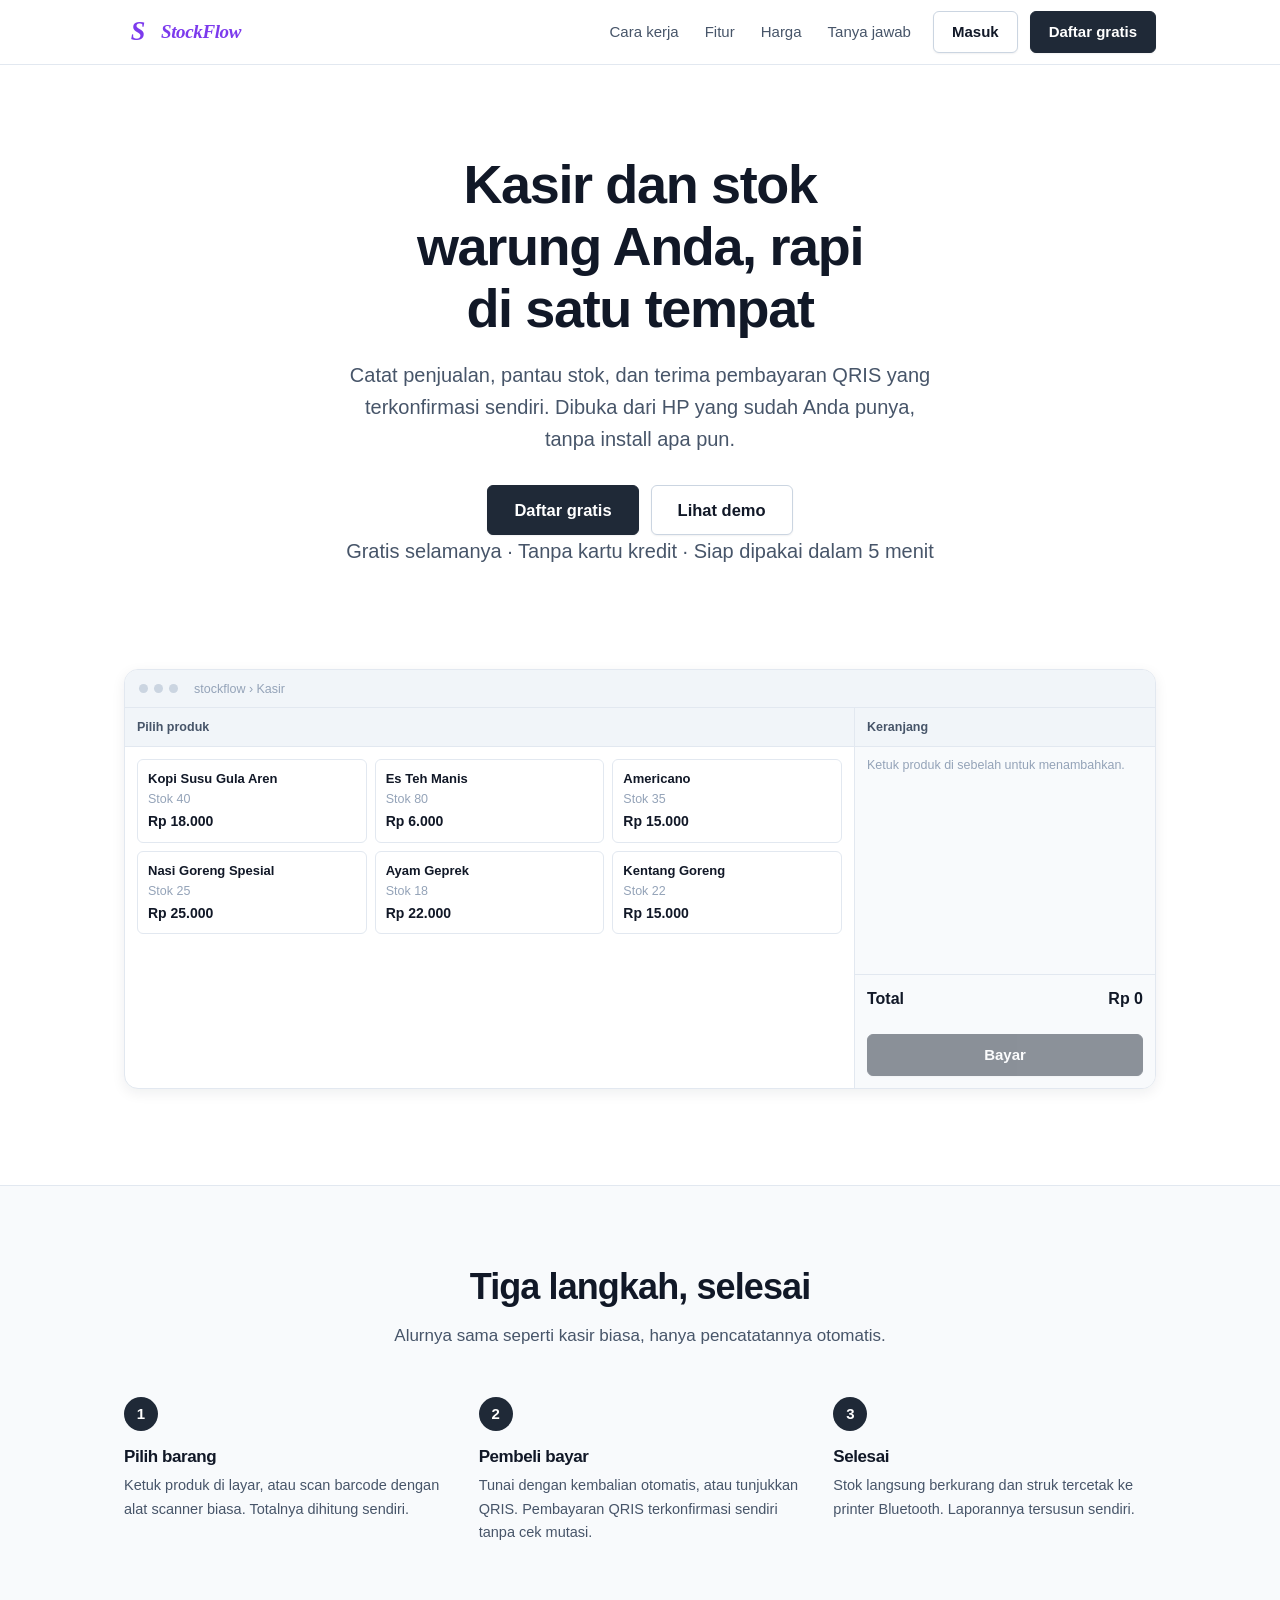
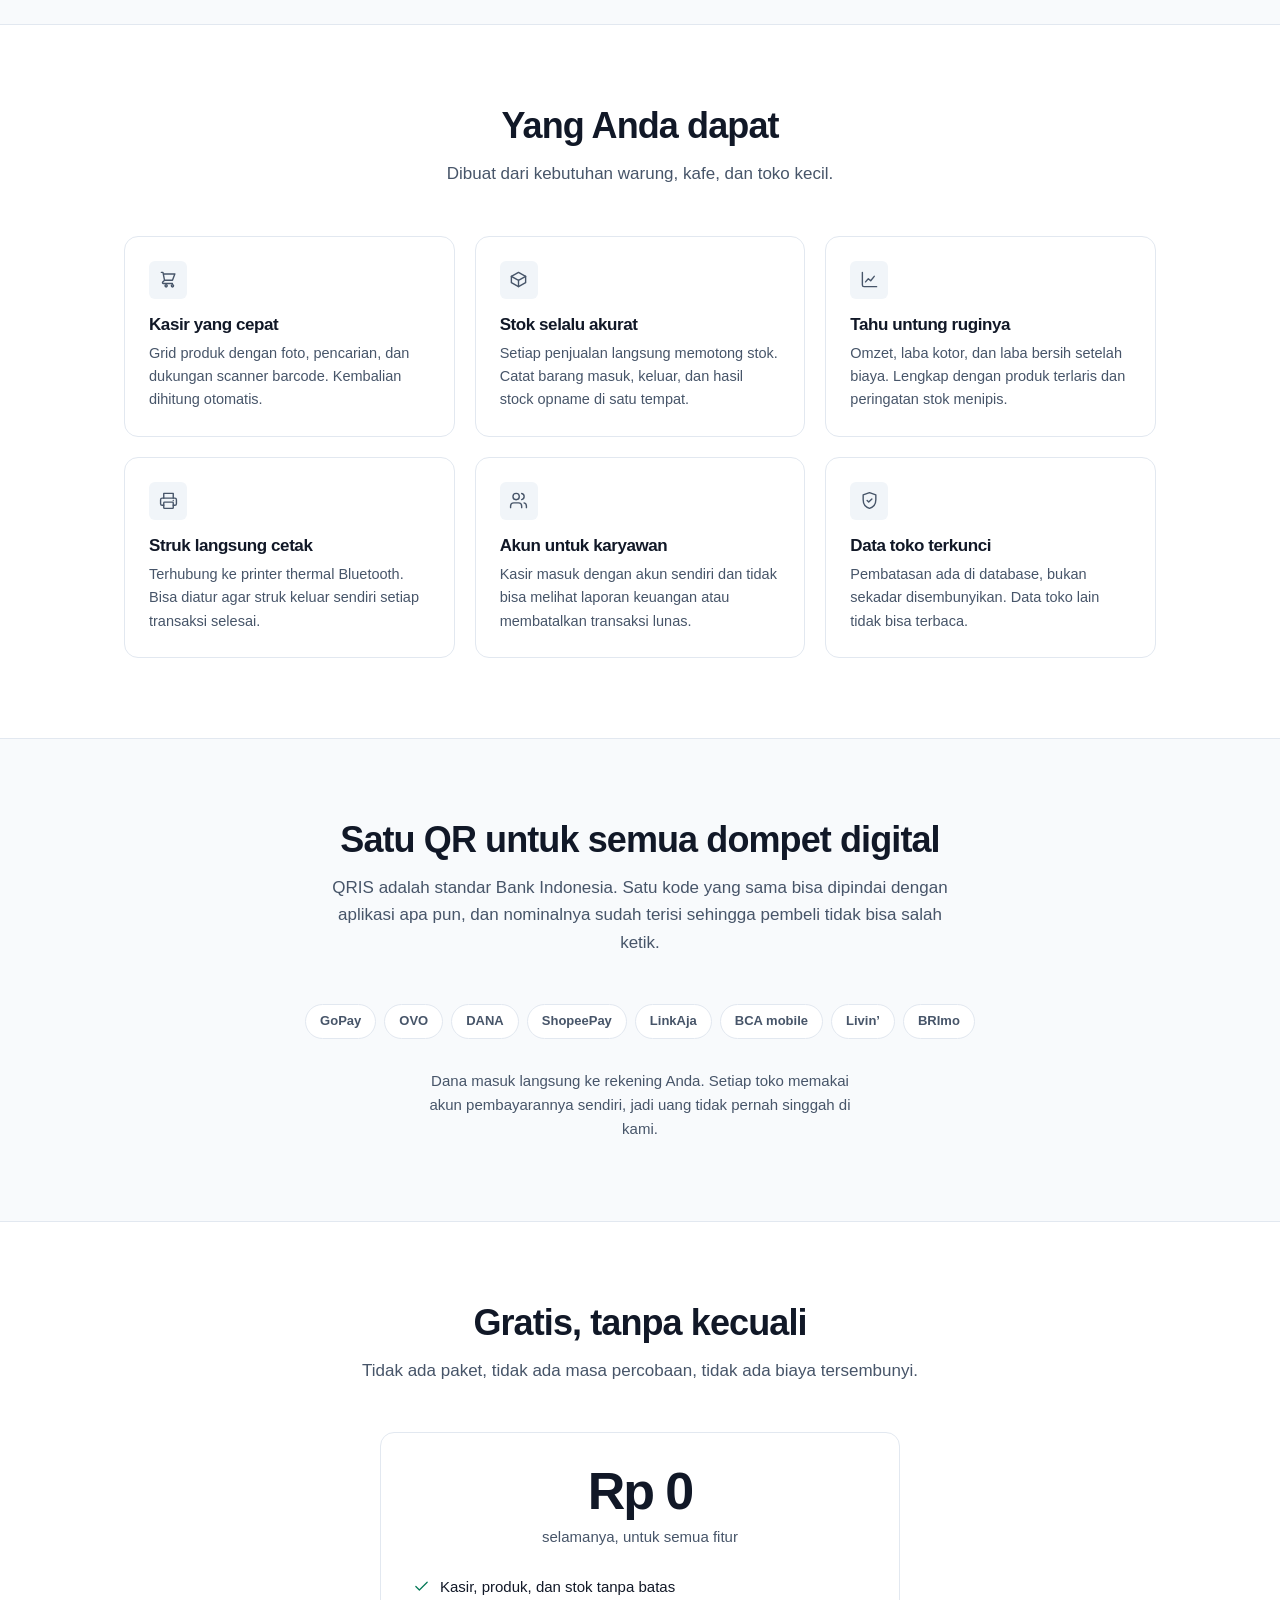
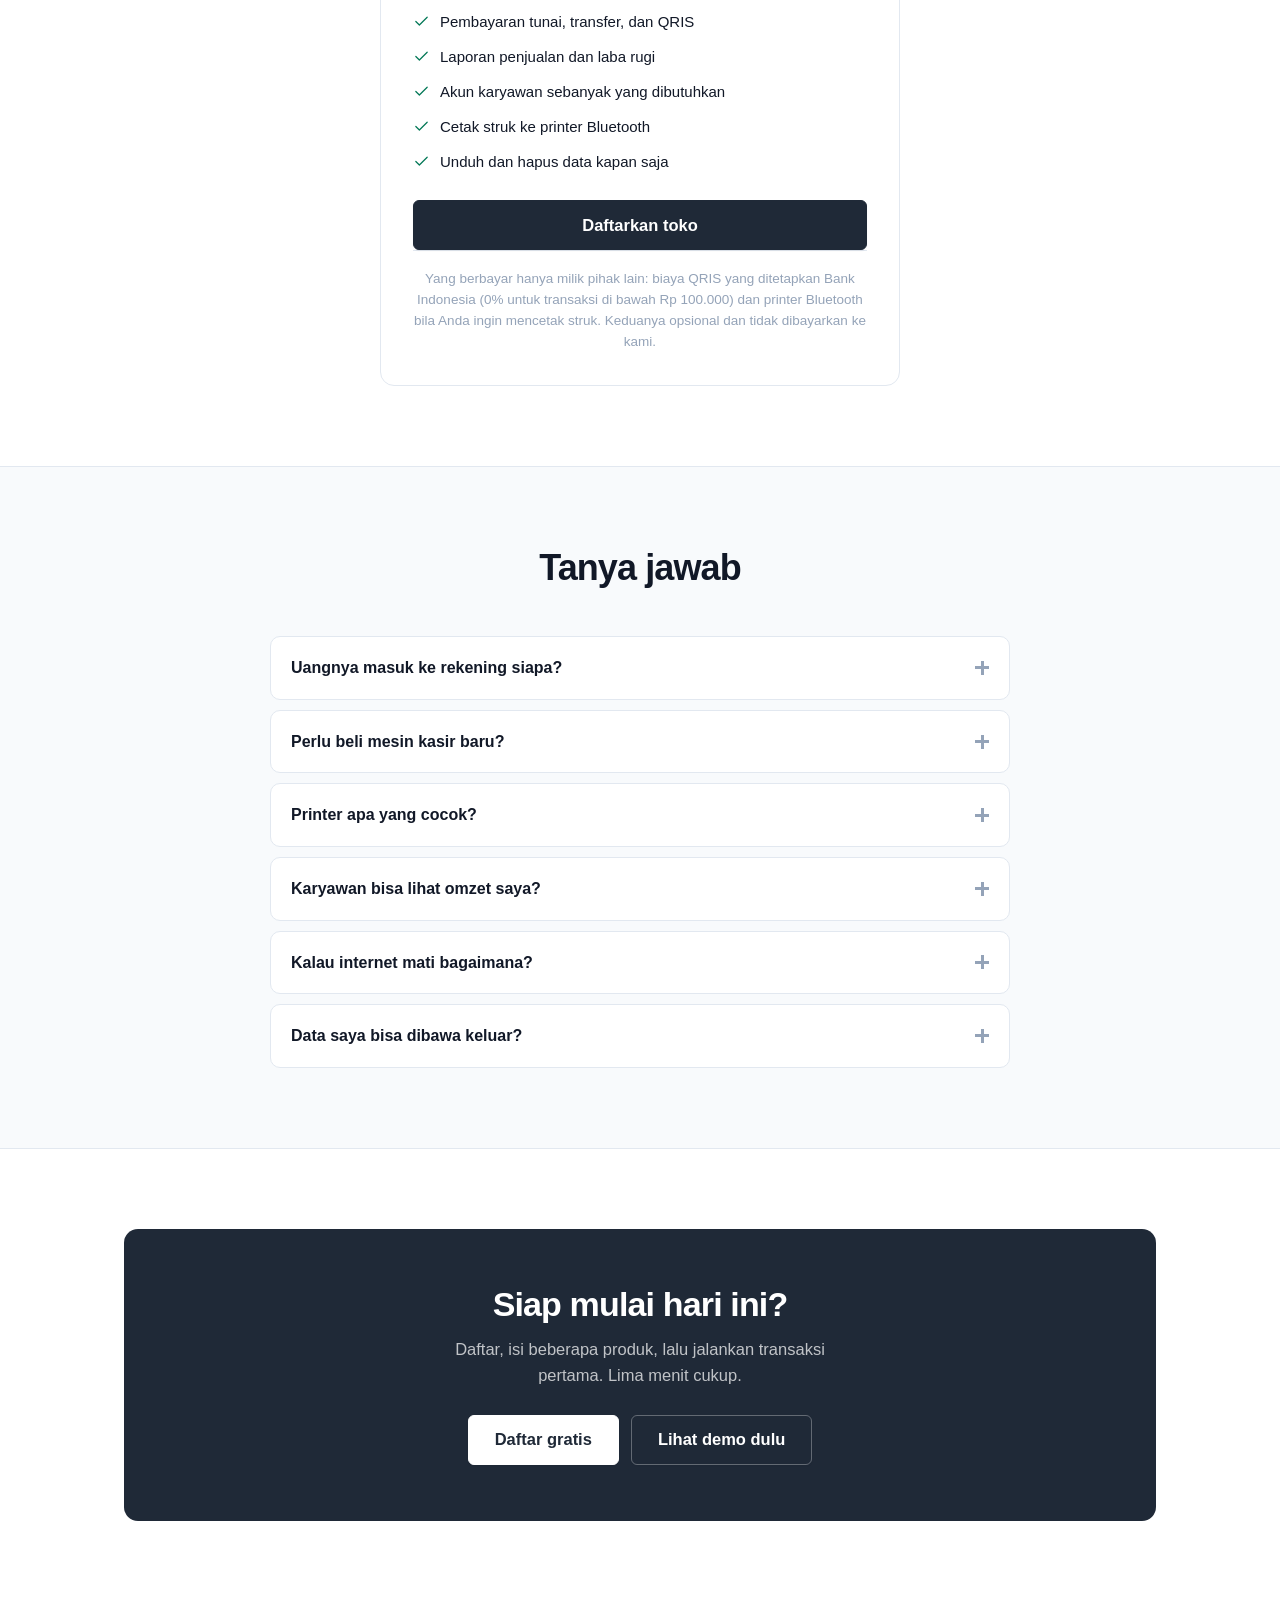
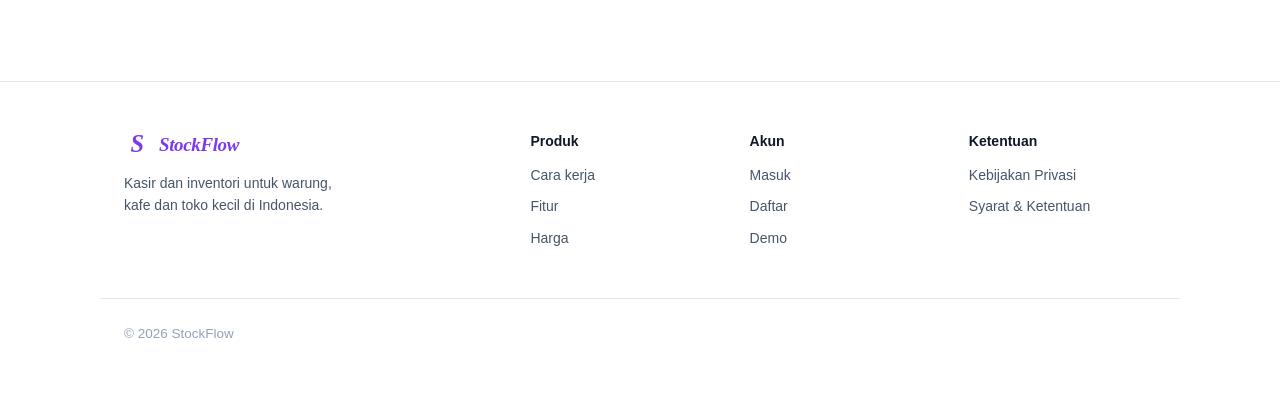
==== index.html @ 1871f7e1 "Add files via upload" ====
<!DOCTYPE html>
<html lang="id">
<head>
<meta charset="UTF-8">
<meta name="viewport" content="width=device-width,initial-scale=1,viewport-fit=cover">
<meta name="theme-color" content="#1F2937">
<title>StockFlow: Kasir &amp; Stok untuk Warung Indonesia</title>
<meta name="description" content="Aplikasi kasir dan inventori gratis untuk warung, kafe dan toko kecil. Terima QRIS yang terkonfirmasi otomatis, cetak struk ke printer Bluetooth, stok terpotong sendiri. Dibuka dari HP, tanpa install.">
<meta property="og:title" content="StockFlow: Kasir &amp; Stok untuk Warung Indonesia">
<meta property="og:description" content="Catat penjualan, pantau stok, terima QRIS. Gratis, dibuka dari HP.">
<meta property="og:type" content="website">
<link rel="stylesheet" href="css/landing.css?v=20261105g">
</head>
<body>

<a class="skip" href="#utama">Lompat ke isi</a>

<!-- ============ NAVIGASI ============ -->
<nav class="nav">
  <div class="nav-in">
    <a href="index.html" class="brand"><span id="navLogo"></span><span>StockFlow</span></a>
    <div class="spacer"></div>
    <div class="nav-links">
      <a href="#cara">Cara kerja</a>
      <a href="#fitur">Fitur</a>
      <a href="#harga">Harga</a>
      <a href="#tanya">Tanya jawab</a>
    </div>
    <a href="masuk.html" class="btn">Masuk</a>
    <a href="masuk.html?daftar=1" class="btn btn-primary">Daftar gratis</a>
  </div>
</nav>

<main id="utama">

<!-- ============ HERO ============ -->
<header class="wrap hero">
  <h1>Kasir dan stok warung Anda, rapi di satu tempat</h1>
  <p>
    Catat penjualan, pantau stok, dan terima pembayaran QRIS yang terkonfirmasi
    sendiri. Dibuka dari HP yang sudah Anda punya, tanpa install apa pun.
  </p>
  <div class="hero-acts">
    <a href="masuk.html?daftar=1" class="btn btn-primary btn-lg btn-block-m">Daftar gratis</a>
    <a href="masuk.html?demo=1&amp;autologin=1" class="btn btn-lg btn-block-m">Lihat demo</a>
  </div>
  <p class="hero-note">Gratis selamanya &middot; Tanpa kartu kredit &middot; Siap dipakai dalam 5 menit</p>
</header>

<!-- ============ PRATINJAU ============ -->
<div class="wrap">
  <div class="shot rise">
    <div class="shot-bar">
      <span class="shot-dot"></span><span class="shot-dot"></span><span class="shot-dot"></span>
      <span class="shot-url">stockflow &rsaquo; Kasir</span>
    </div>
    <div class="demo-shell">
      <div class="demo-left">
        <div data-ui>
          <div class="u-head">Pilih produk</div>
          <div class="u-pgrid" id="dGrid"></div>
        </div>
      </div>
      <div class="demo-right">
        <div data-ui style="flex:1;display:flex;flex-direction:column">
          <div class="u-head">Keranjang</div>
          <div id="dCart" style="flex:1"></div>
          <div class="u-total"><span>Total</span><span class="u-num" id="dTotal">Rp 0</span></div>
        </div>
        <div class="demo-foot">
          <button class="btn btn-primary" style="width:100%" id="dPay">Bayar</button>
        </div>
      </div>
    </div>
  </div>
</div>

<!-- ============ CARA KERJA ============ -->
<section class="sec tint" id="cara">
  <div class="wrap">
    <div class="sec-head">
      <h2>Tiga langkah, selesai</h2>
      <p>Alurnya sama seperti kasir biasa, hanya pencatatannya otomatis.</p>
    </div>
    <div class="steps">
      <div class="step rise">
        <h3>Pilih barang</h3>
        <p>Ketuk produk di layar, atau scan barcode dengan alat scanner biasa.
           Totalnya dihitung sendiri.</p>
      </div>
      <div class="step rise">
        <h3>Pembeli bayar</h3>
        <p>Tunai dengan kembalian otomatis, atau tunjukkan QRIS.
           Pembayaran QRIS terkonfirmasi sendiri tanpa cek mutasi.</p>
      </div>
      <div class="step rise">
        <h3>Selesai</h3>
        <p>Stok langsung berkurang dan struk tercetak ke printer Bluetooth.
           Laporannya tersusun sendiri.</p>
      </div>
    </div>
  </div>
</section>

<!-- ============ FITUR ============ -->
<section class="sec" id="fitur">
  <div class="wrap">
    <div class="sec-head">
      <h2>Yang Anda dapat</h2>
      <p>Dibuat dari kebutuhan warung, kafe, dan toko kecil.</p>
    </div>
    <div class="grid3" id="feats"></div>
  </div>
</section>

<!-- ============ QRIS ============ -->
<section class="sec tint">
  <div class="wrap">
    <div class="sec-head">
      <h2>Satu QR untuk semua dompet digital</h2>
      <p>
        QRIS adalah standar Bank Indonesia. Satu kode yang sama bisa dipindai dengan
        aplikasi apa pun, dan nominalnya sudah terisi sehingga pembeli tidak bisa salah ketik.
      </p>
    </div>
    <div class="wallets">
      <span class="wallet">GoPay</span><span class="wallet">OVO</span>
      <span class="wallet">DANA</span><span class="wallet">ShopeePay</span>
      <span class="wallet">LinkAja</span><span class="wallet">BCA mobile</span>
      <span class="wallet">Livin&rsquo;</span><span class="wallet">BRImo</span>
    </div>
    <p style="text-align:center;margin-top:30px;font-size:15px;color:var(--text-mid);max-width:52ch;margin-inline:auto">
      Dana masuk langsung ke rekening Anda. Setiap toko memakai akun pembayarannya
      sendiri, jadi uang tidak pernah singgah di kami.
    </p>
  </div>
</section>

<!-- ============ HARGA ============ -->
<section class="sec" id="harga">
  <div class="wrap">
    <div class="sec-head">
      <h2>Gratis, tanpa kecuali</h2>
      <p>Tidak ada paket, tidak ada masa percobaan, tidak ada biaya tersembunyi.</p>
    </div>

    <div class="price rise">
      <div class="price-big">Rp 0</div>
      <div class="price-sub">selamanya, untuk semua fitur</div>

      <div class="price-list" id="priceList"></div>

      <a href="masuk.html?daftar=1" class="btn btn-primary btn-lg" style="width:100%">
        Daftarkan toko
      </a>

      <p class="price-fine">
        Yang berbayar hanya milik pihak lain: biaya QRIS yang ditetapkan Bank Indonesia
        (0% untuk transaksi di bawah Rp 100.000) dan printer Bluetooth bila Anda
        ingin mencetak struk. Keduanya opsional dan tidak dibayarkan ke kami.
      </p>
    </div>
  </div>
</section>

<!-- ============ TANYA JAWAB ============ -->
<section class="sec tint" id="tanya">
  <div class="wrap">
    <div class="sec-head"><h2>Tanya jawab</h2></div>

    <div class="faq">
      <details name="faq">
        <summary><span class="q">Uangnya masuk ke rekening siapa?</span><span class="pm"></span></summary>
        <div class="a">Ke rekening Anda sendiri. Setiap toko memasang akun pembayarannya
          masing-masing, jadi dana tidak pernah singgah di kami.</div>
      </details>

      <details name="faq">
        <summary><span class="q">Perlu beli mesin kasir baru?</span><span class="pm"></span></summary>
        <div class="a">Tidak. StockFlow berjalan di browser, jadi HP yang sekarang Anda pakai
          sudah cukup. Tidak ada aplikasi yang perlu dipasang.</div>
      </details>

      <details name="faq">
        <summary><span class="q">Printer apa yang cocok?</span><span class="pm"></span></summary>
        <div class="a">Printer thermal 58mm dengan Bluetooth 4.0 (BLE) dan perintah ESC/POS.
          Cek kemasannya: kalau tertulis Bluetooth 2.0/4.0, hampir pasti bisa.
          Fitur ini belum tersedia di iPhone.</div>
      </details>

      <details name="faq">
        <summary><span class="q">Karyawan bisa lihat omzet saya?</span><span class="pm"></span></summary>
        <div class="a">Tidak. Akun staff hanya bisa membuka kasir, produk, dan stok.
          Laporan keuangan terkunci untuk owner, dan penguncian itu ada di database,
          bukan sekadar disembunyikan di tampilan.</div>
      </details>

      <details name="faq">
        <summary><span class="q">Kalau internet mati bagaimana?</span><span class="pm"></span></summary>
        <div class="a">Transaksi butuh internet karena datanya tersimpan di server supaya aman
          dan bisa dibuka dari perangkat lain. Siapkan tethering HP sebagai cadangan.</div>
      </details>

      <details name="faq">
        <summary><span class="q">Data saya bisa dibawa keluar?</span><span class="pm"></span></summary>
        <div class="a">Bisa, kapan saja. Unduh seluruh data dalam satu berkas, atau transaksi
          saja sebagai CSV. Kalau ingin berhenti, akun beserta isinya bisa dihapus
          permanen sendiri.</div>
      </details>
    </div>
  </div>
</section>

<!-- ============ PENUTUP ============ -->
<section class="sec">
  <div class="wrap">
    <div class="cta rise">
      <h2>Siap mulai hari ini?</h2>
      <p>Daftar, isi beberapa produk, lalu jalankan transaksi pertama. Lima menit cukup.</p>
      <div class="hero-acts">
        <a href="masuk.html?daftar=1" class="btn btn-lg btn-block-m">Daftar gratis</a>
        <a href="masuk.html?demo=1&amp;autologin=1" class="btn btn-lg ghost btn-block-m">Lihat demo dulu</a>
      </div>
    </div>
  </div>
</section>

</main>

<!-- ============ KAKI ============ -->
<footer class="foot">
  <div class="foot-in">
    <div class="foot-about">
      <a href="index.html" class="brand"><span id="footLogo"></span><span>StockFlow</span></a>
      <p>Kasir dan inventori untuk warung, kafe dan toko kecil di Indonesia.</p>
    </div>
    <div class="foot-col">
      <b>Produk</b>
      <a href="#cara">Cara kerja</a>
      <a href="#fitur">Fitur</a>
      <a href="#harga">Harga</a>
    </div>
    <div class="foot-col">
      <b>Akun</b>
      <a href="masuk.html">Masuk</a>
      <a href="masuk.html?daftar=1">Daftar</a>
      <a href="masuk.html?demo=1&amp;autologin=1">Demo</a>
    </div>
    <div class="foot-col">
      <b>Ketentuan</b>
      <a href="privasi.html">Kebijakan Privasi</a>
      <a href="ketentuan.html">Syarat &amp; Ketentuan</a>
    </div>
  </div>
  <div class="foot-last">&copy; <span id="yr"></span> StockFlow</div>
</footer>

<script src="js/icons.js?v=20261105g"></script>
<script>
document.getElementById('navLogo').innerHTML  = Icons.logo(28);
document.getElementById('footLogo').innerHTML = Icons.logo(26);
document.getElementById('yr').textContent = new Date().getFullYear();

var rp = function (n) { return 'Rp ' + Math.round(n).toLocaleString('id-ID'); };

/* ---------- Kartu fitur ---------- */
document.getElementById('feats').innerHTML = [
  ['pos', 'Kasir yang cepat',
   'Grid produk dengan foto, pencarian, dan dukungan scanner barcode. Kembalian dihitung otomatis.'],
  ['box', 'Stok selalu akurat',
   'Setiap penjualan langsung memotong stok. Catat barang masuk, keluar, dan hasil stock opname di satu tempat.'],
  ['chart', 'Tahu untung ruginya',
   'Omzet, laba kotor, dan laba bersih setelah biaya. Lengkap dengan produk terlaris dan peringatan stok menipis.'],
  ['printer', 'Struk langsung cetak',
   'Terhubung ke printer thermal Bluetooth. Bisa diatur agar struk keluar sendiri setiap transaksi selesai.'],
  ['users', 'Akun untuk karyawan',
   'Kasir masuk dengan akun sendiri dan tidak bisa melihat laporan keuangan atau membatalkan transaksi lunas.'],
  ['shield', 'Data toko terkunci',
   'Pembatasan ada di database, bukan sekadar disembunyikan. Data toko lain tidak bisa terbaca.'],
].map(function (f) {
  return '<div class="card rise"><div class="card-ico">' + Icons.svg(f[0], 19) + '</div>' +
    '<h3>' + f[1] + '</h3><p>' + f[2] + '</p></div>';
}).join('');

/* ---------- Daftar yang termasuk ---------- */
document.getElementById('priceList').innerHTML = [
  'Kasir, produk, dan stok tanpa batas',
  'Pembayaran tunai, transfer, dan QRIS',
  'Laporan penjualan dan laba rugi',
  'Akun karyawan sebanyak yang dibutuhkan',
  'Cetak struk ke printer Bluetooth',
  'Unduh dan hapus data kapan saja',
].map(function (t) {
  return '<div class="price-row">' + Icons.svg('check', 17) + '<span>' + t + '</span></div>';
}).join('');

/* ============================================================
   Pratinjau kasir yang benar-benar bisa diketuk
   ============================================================ */
(function demo() {
  var MENU = [
    { n: 'Kopi Susu Gula Aren', p: 18000, s: 40 },
    { n: 'Es Teh Manis',        p: 6000,  s: 80 },
    { n: 'Americano',           p: 15000, s: 35 },
    { n: 'Nasi Goreng Spesial', p: 25000, s: 25 },
    { n: 'Ayam Geprek',         p: 22000, s: 18 },
    { n: 'Kentang Goreng',      p: 15000, s: 22 },
  ];
  var cart = {};

  var elGrid  = document.getElementById('dGrid');
  var elCart  = document.getElementById('dCart');
  var elTotal = document.getElementById('dTotal');
  var elPay   = document.getElementById('dPay');

  elGrid.innerHTML = MENU.map(function (m, i) {
    return '<button class="u-pcard" type="button" data-i="' + i + '" ' +
      'style="text-align:left;cursor:pointer" aria-label="Tambah ' + m.n + '">' +
      '<div class="u-name">' + m.n + '</div>' +
      '<div class="u-sub">Stok ' + m.s + '</div>' +
      '<div class="u-num">' + rp(m.p) + '</div></button>';
  }).join('');

  function render() {
    var keys = Object.keys(cart);
    var total = keys.reduce(function (s, i) { return s + MENU[i].p * cart[i]; }, 0);

    elCart.innerHTML = keys.length
      ? keys.map(function (i) {
          return '<div class="u-row"><span class="u-grow u-name">' + MENU[i].n + '</span>' +
            '<span class="u-sub">&times;' + cart[i] + '</span>' +
            '<span class="u-num">' + rp(MENU[i].p * cart[i]) + '</span></div>';
        }).join('')
      : '<div class="u-row"><span class="u-grow u-sub">Ketuk produk di sebelah untuk menambahkan.</span></div>';

    elTotal.textContent = rp(total);
    elPay.disabled = !keys.length;
    elPay.style.opacity = keys.length ? '1' : '.5';
  }

  elGrid.addEventListener('click', function (e) {
    var b = e.target.closest('[data-i]');
    if (!b) return;
    cart[b.dataset.i] = (cart[b.dataset.i] || 0) + 1;
    render();
  });

  elPay.addEventListener('click', function () {
    cart = {};
    render();
    elPay.textContent = 'Lunas, stok terpotong';
    setTimeout(function () { elPay.textContent = 'Bayar'; }, 1800);
  });

  render();
})();

/* ---------- Gerak halus ---------- */
(function motion() {
  var items = [].slice.call(document.querySelectorAll('.rise'));
  if (window.matchMedia('(prefers-reduced-motion: reduce)').matches ||
      !('IntersectionObserver' in window)) {
    items.forEach(function (el) { el.classList.add('in'); });
    return;
  }
  var io = new IntersectionObserver(function (es) {
    es.forEach(function (en) {
      if (!en.isIntersecting) return;
      var sibs = [].slice.call(en.target.parentElement.querySelectorAll(':scope > .rise'));
      en.target.style.transitionDelay = Math.min(sibs.indexOf(en.target), 5) * 70 + 'ms';
      en.target.classList.add('in');
      io.unobserve(en.target);
    });
  }, { rootMargin: '0px 0px -8% 0px', threshold: 0.06 });
  items.forEach(function (el) { io.observe(el); });
})();
</script>
</body>
</html>
---- css/landing.css ----
/* ============================================================
   STOCKFLOW — Halaman publik (depan, privasi, ketentuan)
   Netral: satu skala abu, satu aksen biru, font sistem.
   Dibaca dari atas ke bawah, satu hal per bagian.
   ============================================================ */

:root {
  --ink:        #1F2937;
  --ink-hover:  #111827;

  /* Warna merek, hanya untuk logo dan nama StockFlow */
  --brand:        #7C3AED;

  --accent:       #2563EB;
  --accent-hover: #1D4ED8;
  --accent-soft:  #EFF6FF;
  --accent-ring:  rgba(37, 99, 235, .20);

  --ok:        #047857;
  --ok-soft:   #ECFDF5;
  --warn:      #B45309;
  --warn-soft: #FFFBEB;

  --bg:         #FFFFFF;
  --surface:    #F8FAFC;
  --surface-2:  #F1F5F9;
  --border:     #E2E8F0;
  --border-mid: #CBD5E1;

  --text:     #111827;
  --text-mid: #475569;
  --text-dim: #94A3B8;

  --r-sm: 6px;
  --r:    10px;
  --r-lg: 14px;

  --sh-sm: 0 1px 2px rgba(15,23,42,.06);
  --sh:    0 4px 14px rgba(15,23,42,.07);

  --wrap: 1080px;
  --pad:  24px;

  --ff: -apple-system, BlinkMacSystemFont, 'Segoe UI', Roboto,
        'Helvetica Neue', Arial, sans-serif;
}

*, *::before, *::after { margin: 0; padding: 0; box-sizing: border-box; }

/* Nav menempel di atas, jadi lompatan anchor diberi jarak
   supaya judul bagian tidak tertutup. */
html { scroll-behavior: smooth; scroll-padding-top: 84px; }
@media (prefers-reduced-motion: reduce) { html { scroll-behavior: auto; } }

body {
  font-family: var(--ff);
  background: var(--bg);
  color: var(--text);
  font-size: 16px;
  line-height: 1.6;
  -webkit-font-smoothing: antialiased;
  -moz-osx-font-smoothing: grayscale;
}

img, svg { display: block; max-width: 100%; }
button { font: inherit; color: inherit; border: none; background: none; cursor: pointer; }
a { color: var(--accent); }

h1, h2, h3 { letter-spacing: -0.025em; line-height: 1.15; font-weight: 700; }

:focus-visible { outline: 2px solid var(--accent); outline-offset: 3px; }

.skip {
  position: absolute; left: -9999px; top: 0; z-index: 99;
  background: var(--ink); color: #fff; padding: 12px 18px;
}
.skip:focus { left: 0; }

.wrap { max-width: var(--wrap); margin: 0 auto; padding-inline: var(--pad); }

/* ============================================================
   NAVIGASI
   ============================================================ */
.nav {
  position: sticky; top: 0; z-index: 50;
  background: rgba(255,255,255,.92);
  backdrop-filter: saturate(180%) blur(8px);
  border-bottom: 1px solid var(--border);
}
.nav-in {
  max-width: var(--wrap); margin: 0 auto; padding-inline: var(--pad);
  height: 64px; display: flex; align-items: center; gap: 12px;
}
.brand {
  display: flex; align-items: center; gap: 9px;
  text-decoration: none; color: var(--ink);
}
.brand span {
  font-size: 19px; font-weight: 700; letter-spacing: -0.02em;
  color: var(--brand); font-style: italic;
  font-family: Georgia, 'Times New Roman', serif;
}
.nav .spacer { flex: 1; }
.nav-links { display: flex; align-items: center; gap: 26px; margin-right: 10px; }
.nav-links a { color: var(--text-mid); font-size: 15px; text-decoration: none; }
.nav-links a:hover { color: var(--text); }
@media (max-width: 760px) { .nav-links { display: none; } }

/* ============================================================
   TOMBOL
   ============================================================ */
.btn {
  display: inline-flex; align-items: center; justify-content: center; gap: 8px;
  min-height: 42px; padding: 0 18px;
  border-radius: var(--r-sm);
  background: var(--bg); color: var(--text);
  border: 1px solid var(--border-mid);
  font-size: 15px; font-weight: 550;
  text-decoration: none; white-space: nowrap;
  box-shadow: var(--sh-sm);
  transition: background .13s, border-color .13s;
}
.btn:hover { background: var(--surface-2); }
.btn-primary { background: var(--ink); border-color: var(--ink); color: #fff; }
.btn-primary:hover { background: var(--ink-hover); border-color: var(--ink-hover); }
.btn-lg { min-height: 50px; padding: 0 26px; font-size: 16.5px; }
@media (max-width: 560px) { .btn-block-m { width: 100%; } }

/* ============================================================
   HERO — satu judul, satu kalimat, satu tombol
   ============================================================ */
.hero { padding: 88px 0 72px; text-align: center; }
.hero h1 {
  font-size: clamp(32px, 5vw, 54px);
  max-width: 17ch; margin: 0 auto 20px;
  text-wrap: balance;
}
.hero p {
  font-size: clamp(17px, 2vw, 20px);
  color: var(--text-mid);
  max-width: 54ch; margin: 0 auto 30px;
}
.hero-acts { display: flex; gap: 12px; justify-content: center; flex-wrap: wrap; }
.hero-note { margin-top: 16px; font-size: 14px; color: var(--text-dim); }
@media (max-width: 560px) {
  .hero { padding: 54px 0 48px; }
  .hero-acts { flex-direction: column; }
}

/* ============================================================
   PRATINJAU PRODUK
   ============================================================ */
.shot {
  border: 1px solid var(--border);
  border-radius: var(--r-lg);
  overflow: hidden;
  box-shadow: var(--sh);
  background: var(--bg);
  margin-bottom: 96px;
}
.shot-bar {
  height: 38px; background: var(--surface-2);
  border-bottom: 1px solid var(--border);
  display: flex; align-items: center; gap: 6px; padding-inline: 14px;
}
.shot-dot { width: 9px; height: 9px; border-radius: 50%; background: var(--border-mid); }
.shot-url {
  margin-left: 10px; font-size: 12.5px; color: var(--text-dim);
}

/* ============================================================
   BAGIAN
   ============================================================ */
.sec { padding: 80px 0; }
.sec.tint { background: var(--surface); border-block: 1px solid var(--border); }
.sec-head { max-width: 620px; margin: 0 auto 48px; text-align: center; }
.sec-head h2 { font-size: clamp(26px, 3.2vw, 36px); margin-bottom: 14px; }
.sec-head p { font-size: 17px; color: var(--text-mid); }
@media (max-width: 560px) { .sec { padding: 56px 0; } .sec-head { margin-bottom: 32px; } }

.grid3 { display: grid; grid-template-columns: repeat(3, 1fr); gap: 20px; }
.grid2 { display: grid; grid-template-columns: repeat(2, 1fr); gap: 20px; }
@media (max-width: 880px) { .grid3 { grid-template-columns: repeat(2, 1fr); } }
@media (max-width: 620px) { .grid3, .grid2 { grid-template-columns: 1fr; } }

.card {
  background: var(--bg);
  border: 1px solid var(--border);
  border-radius: var(--r-lg);
  padding: 24px;
}
.sec.tint .card { background: var(--bg); }
.card-ico {
  width: 38px; height: 38px; border-radius: var(--r-sm);
  background: var(--surface-2); color: var(--text-mid);
  display: grid; place-items: center; margin-bottom: 16px;
}
.card h3 { font-size: 17px; font-weight: 650; margin-bottom: 8px; }
.card p  { font-size: 14.5px; color: var(--text-mid); line-height: 1.6; }

/* Tiga langkah bernomor */
.steps { display: grid; grid-template-columns: repeat(3, 1fr); gap: 32px; counter-reset: s; }
.step { counter-increment: s; }
.step::before {
  content: counter(s);
  display: grid; place-items: center;
  width: 34px; height: 34px; border-radius: 50%;
  background: var(--ink); color: #fff;
  font-size: 15px; font-weight: 650;
  margin-bottom: 16px;
}
.step h3 { font-size: 17px; font-weight: 650; margin-bottom: 8px; }
.step p  { font-size: 14.5px; color: var(--text-mid); }
@media (max-width: 760px) { .steps { grid-template-columns: 1fr; gap: 26px; } }

/* Daftar dompet digital */
.wallets { display: flex; flex-wrap: wrap; gap: 8px; justify-content: center; margin-top: 26px; }
.wallet {
  font-size: 13px; font-weight: 550; color: var(--text-mid);
  background: var(--bg); border: 1px solid var(--border);
  border-radius: 99px; padding: 6px 14px;
}

/* Harga */
.price {
  max-width: 520px; margin: 0 auto;
  background: var(--bg); border: 1px solid var(--border);
  border-radius: var(--r-lg); padding: 32px;
  text-align: center;
}
.price-big { font-size: 52px; font-weight: 700; letter-spacing: -0.04em; line-height: 1; }
.price-sub { font-size: 15px; color: var(--text-mid); margin-top: 8px; }
.price-list { text-align: left; margin: 26px 0; display: flex; flex-direction: column; gap: 11px; }
.price-row { display: flex; align-items: flex-start; gap: 10px; font-size: 15px; }
.price-row .ico { color: var(--ok); flex: none; margin-top: 3px; }
.price-fine {
  font-size: 13.5px; color: var(--text-dim);
  border-top: 1px solid var(--border); padding-top: 18px; line-height: 1.55;
}

/* Tanya jawab */
.faq { max-width: 740px; margin: 0 auto; display: flex; flex-direction: column; gap: 10px; }
.faq details {
  background: var(--bg); border: 1px solid var(--border);
  border-radius: var(--r); overflow: hidden;
}
.faq summary {
  padding: 18px 20px; cursor: pointer; list-style: none;
  display: flex; align-items: center; gap: 14px;
  font-size: 16px; font-weight: 600;
}
.faq summary::-webkit-details-marker { display: none; }
.faq summary .q { flex: 1; }
.faq .pm { position: relative; width: 14px; height: 14px; flex: none; color: var(--text-dim); }
.faq .pm::before, .faq .pm::after {
  content: ''; position: absolute; background: currentColor; transition: transform .18s ease;
}
.faq .pm::before { inset: 5.5px 0; height: 3px; }
.faq .pm::after  { inset: 0 5.5px; width: 3px; }
.faq details[open] { border-color: var(--border-mid); }
.faq details[open] .pm::after { transform: rotate(90deg); opacity: 0; }
.faq .a { padding: 0 20px 20px; font-size: 15px; color: var(--text-mid); line-height: 1.65; }

/* Ajakan penutup */
.cta {
  background: var(--ink); color: #fff;
  border-radius: var(--r-lg);
  padding: 56px 32px; text-align: center;
}
.cta h2 { font-size: clamp(24px, 3vw, 34px); margin-bottom: 12px; }
.cta p { color: rgba(255,255,255,.72); font-size: 16.5px; max-width: 46ch; margin: 0 auto 26px; }
.cta .btn { background: #fff; border-color: #fff; color: var(--ink); }
.cta .btn:hover { background: #f1f5f9; }
.cta .btn.ghost { background: transparent; border-color: rgba(255,255,255,.3); color: #fff; }
.cta .btn.ghost:hover { background: rgba(255,255,255,.1); }

/* ============================================================
   KAKI
   ============================================================ */
.foot { border-top: 1px solid var(--border); padding: 48px 0 56px; margin-top: 80px; }
.foot-in {
  max-width: var(--wrap); margin: 0 auto; padding-inline: var(--pad);
  display: grid; grid-template-columns: 2fr 1fr 1fr 1fr; gap: 32px;
}
.foot-about p { font-size: 14px; color: var(--text-mid); margin-top: 12px; max-width: 30ch; }
.foot-col b { display: block; font-size: 14px; font-weight: 650; margin-bottom: 12px; }
.foot-col a {
  display: block; font-size: 14px; color: var(--text-mid);
  text-decoration: none; margin-bottom: 9px;
}
.foot-col a:hover { color: var(--text); }
.foot-last {
  max-width: var(--wrap); margin: 40px auto 0; padding-inline: var(--pad);
  border-top: 1px solid var(--border); padding-top: 24px;
  font-size: 13.5px; color: var(--text-dim);
}
@media (max-width: 760px) {
  .foot-in { grid-template-columns: 1fr 1fr; gap: 28px; }
  .foot-about { grid-column: 1 / -1; }
}

/* ============================================================
   FRAGMEN ANTARMUKA pada pratinjau
   ============================================================ */
[data-ui] { font-family: var(--ff); font-size: 13.5px; line-height: 1.45; color: var(--text); }
[data-ui] .u-row {
  display: flex; align-items: center; gap: 10px;
  padding: 9px 12px; border-bottom: 1px solid var(--border);
}
[data-ui] .u-row:last-child { border-bottom: none; }
[data-ui] .u-grow { flex: 1; min-width: 0; }
[data-ui] .u-name { font-weight: 550; white-space: nowrap; overflow: hidden; text-overflow: ellipsis; }
[data-ui] .u-sub { color: var(--text-dim); font-size: 12.5px; }
[data-ui] .u-num { font-variant-numeric: tabular-nums; white-space: nowrap; }
[data-ui] .u-head {
  padding: 10px 12px; background: var(--surface-2);
  font-weight: 600; font-size: 12.5px; color: var(--text-mid);
  border-bottom: 1px solid var(--border);
}
[data-ui] .u-total {
  display: flex; justify-content: space-between; align-items: baseline;
  padding: 12px; border-top: 1px solid var(--border);
  font-weight: 700; font-size: 16px;
}
[data-ui] .u-chip {
  font-size: 11.5px; font-weight: 600; padding: 3px 9px; border-radius: 99px;
  background: var(--ok-soft); color: var(--ok);
}
[data-ui] .u-pgrid { display: grid; grid-template-columns: repeat(3, 1fr); gap: 8px; padding: 12px; }
[data-ui] .u-pcard {
  background: var(--bg); border: 1px solid var(--border);
  border-radius: var(--r-sm); padding: 10px;
}
[data-ui] .u-pcard .u-name { font-size: 13px; white-space: normal; }
[data-ui] .u-pcard .u-num { font-weight: 700; font-size: 14px; margin-top: 3px; }
[data-ui] .u-pcard .u-sub { margin-top: 1px; }

.demo-shell { display: grid; grid-template-columns: 1fr 300px; min-height: 380px; }
.demo-left  { border-right: 1px solid var(--border); }
.demo-right { background: var(--surface); display: flex; flex-direction: column; }
.demo-foot  { margin-top: auto; padding: 12px; }
@media (max-width: 760px) {
  .demo-shell { grid-template-columns: 1fr; }
  .demo-left { border-right: none; border-bottom: 1px solid var(--border); }
}

.pick {
  width: 100%; text-align: left;
  display: flex; align-items: center; gap: 10px;
  padding: 12px; font-size: 14px;
  border-bottom: 1px solid var(--border);
  transition: background .12s;
}
.pick:hover { background: var(--surface-2); }
.pick .u-num { margin-left: auto; color: var(--text-mid); }

/* ============================================================
   DOKUMEN (privasi, ketentuan)
   ============================================================ */
.doc-hero { padding: 56px 0 40px; border-bottom: 1px solid var(--border); }
.doc-hero h1 { font-size: clamp(28px, 4vw, 42px); margin-bottom: 10px; }
.doc-hero p { color: var(--text-mid); font-size: 15px; }

.doc-body { max-width: 740px; margin: 0 auto; padding: 48px var(--pad) 80px; }
.doc-body h2 {
  font-size: 21px; margin: 40px 0 12px;
  padding-top: 24px; border-top: 1px solid var(--border);
}
.doc-body h2:first-of-type { margin-top: 0; padding-top: 0; border-top: none; }
.doc-body h3 { font-size: 16.5px; font-weight: 650; margin: 24px 0 8px; }
.doc-body p, .doc-body li { font-size: 16px; line-height: 1.72; color: var(--text-mid); }
.doc-body p { margin-bottom: 14px; }
.doc-body ul, .doc-body ol { margin: 0 0 18px 22px; }
.doc-body li { margin-bottom: 7px; }
.doc-body strong { color: var(--text); font-weight: 600; }
.doc-body code {
  font-family: ui-monospace, 'SF Mono', Menlo, monospace; font-size: .92em;
  background: var(--surface-2); padding: 2px 6px; border-radius: 4px;
}
.doc-body table { width: 100%; border-collapse: collapse; margin-bottom: 22px; font-size: 15px; }
.doc-body th, .doc-body td { text-align: left; padding: 11px 13px; border: 1px solid var(--border); }
.doc-body th { background: var(--surface-2); font-weight: 650; font-size: 14px; color: var(--text); }
.doc-body td { color: var(--text-mid); }

/* ============================================================
   GERAK — halus, dan boleh dimatikan
   ============================================================ */
.rise { opacity: 0; transform: translateY(14px); }
.rise.in {
  opacity: 1; transform: none;
  transition: opacity .5s ease, transform .5s ease;
}
@media (prefers-reduced-motion: reduce) {
  .rise, .rise.in { opacity: 1; transform: none; transition: none; }
  * { animation-duration: .001ms !important; transition-duration: .001ms !important; }
}
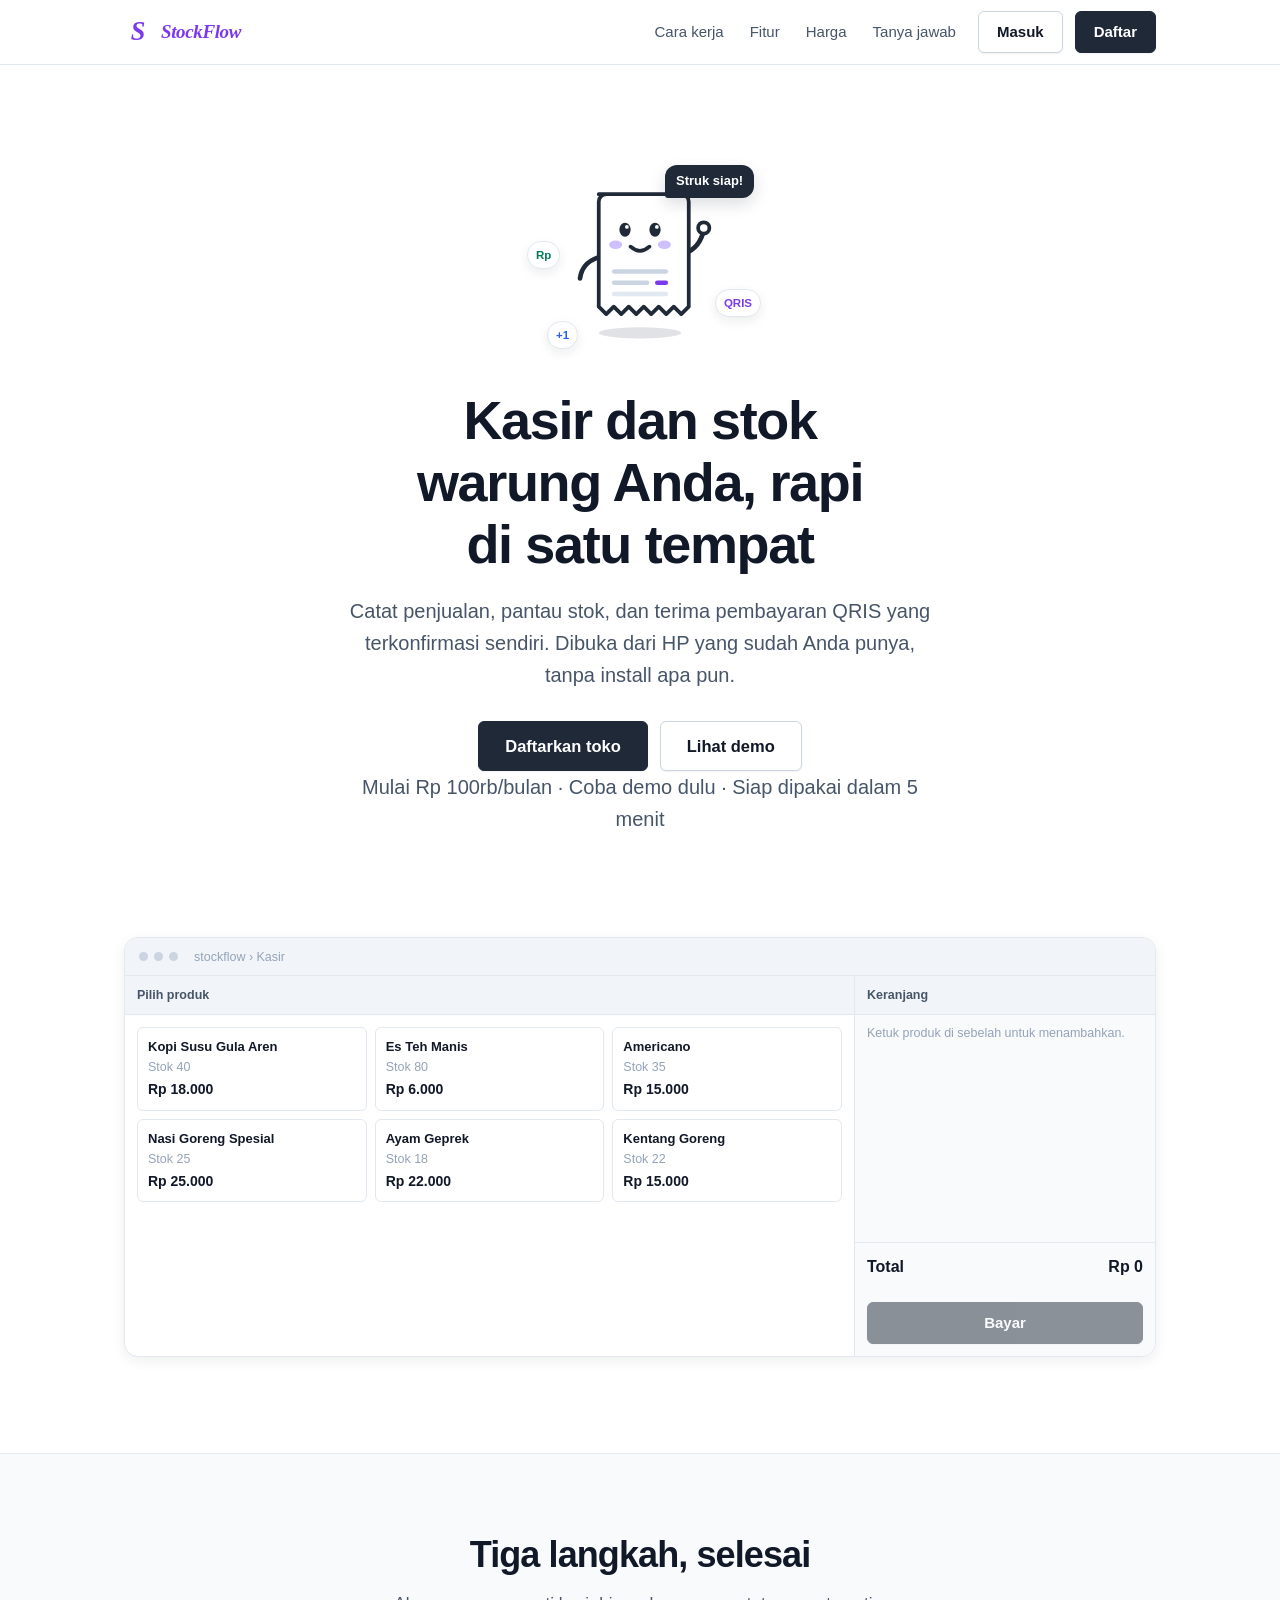
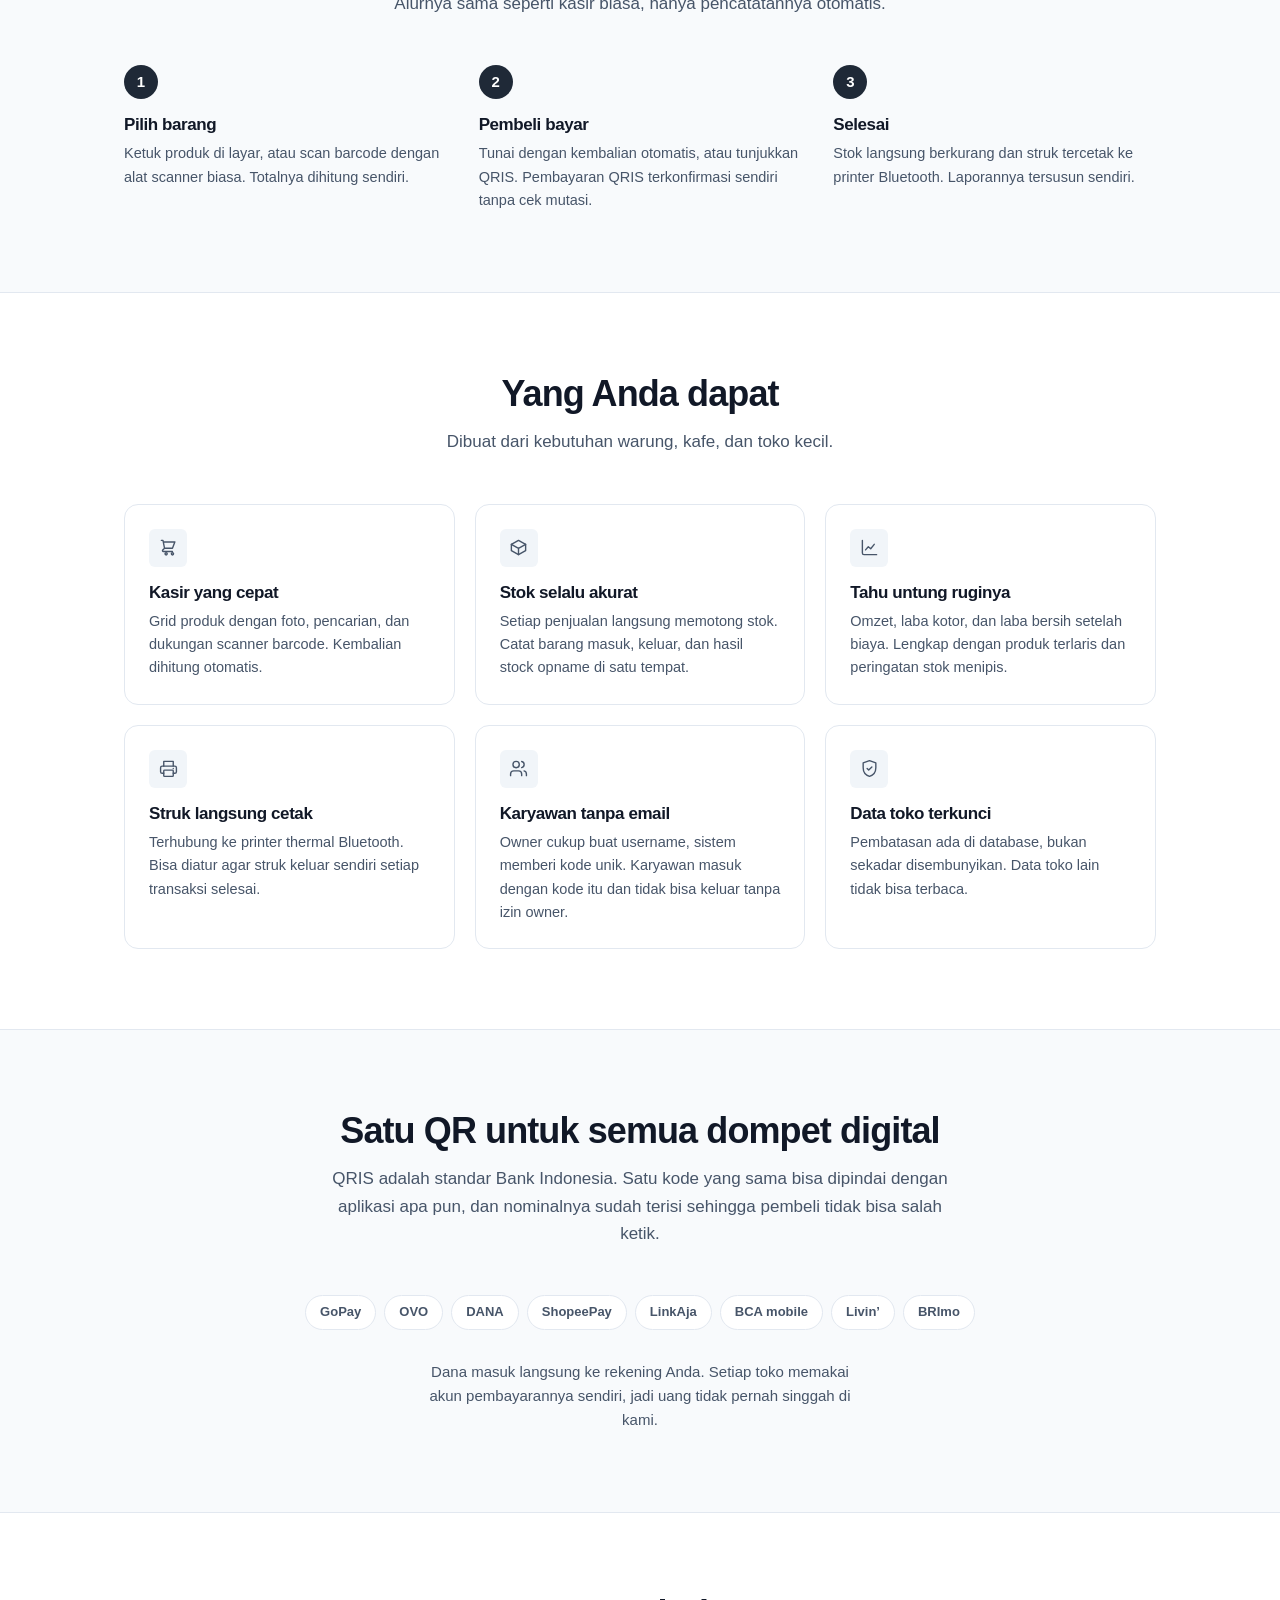
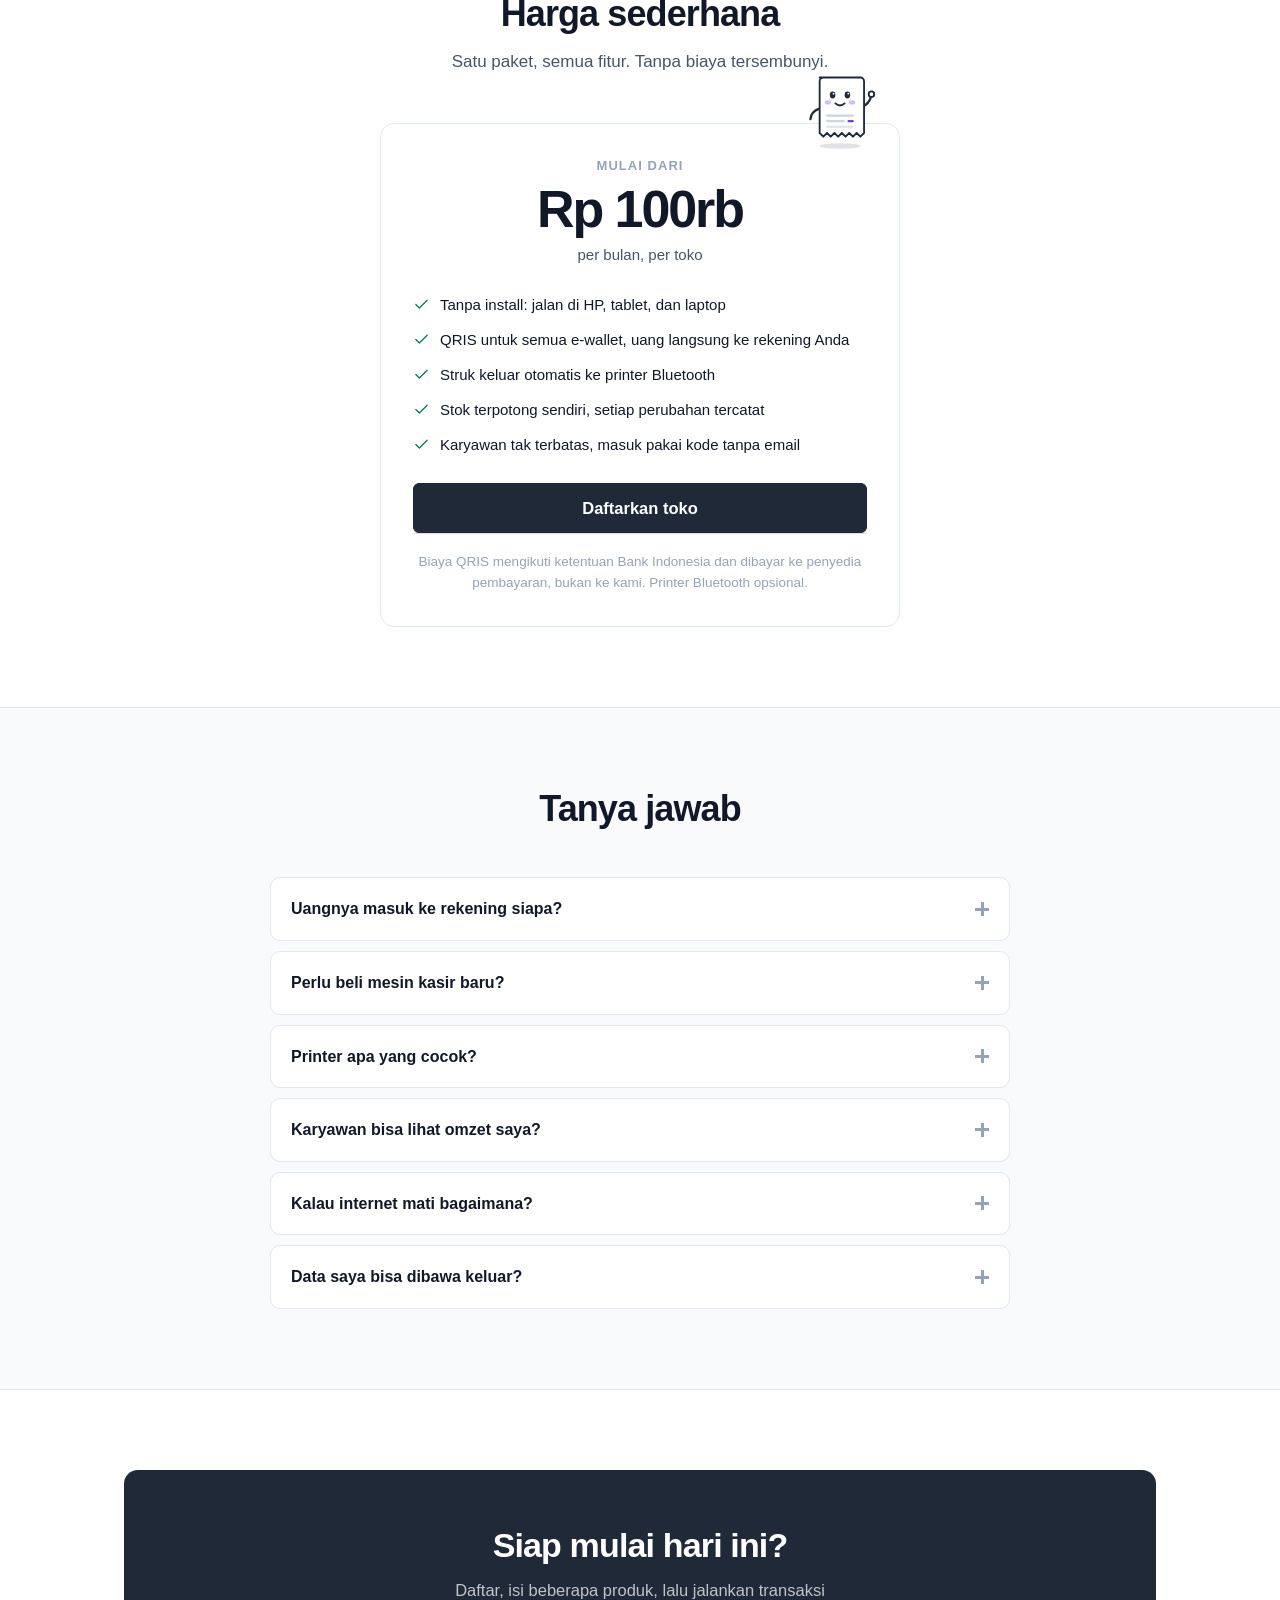
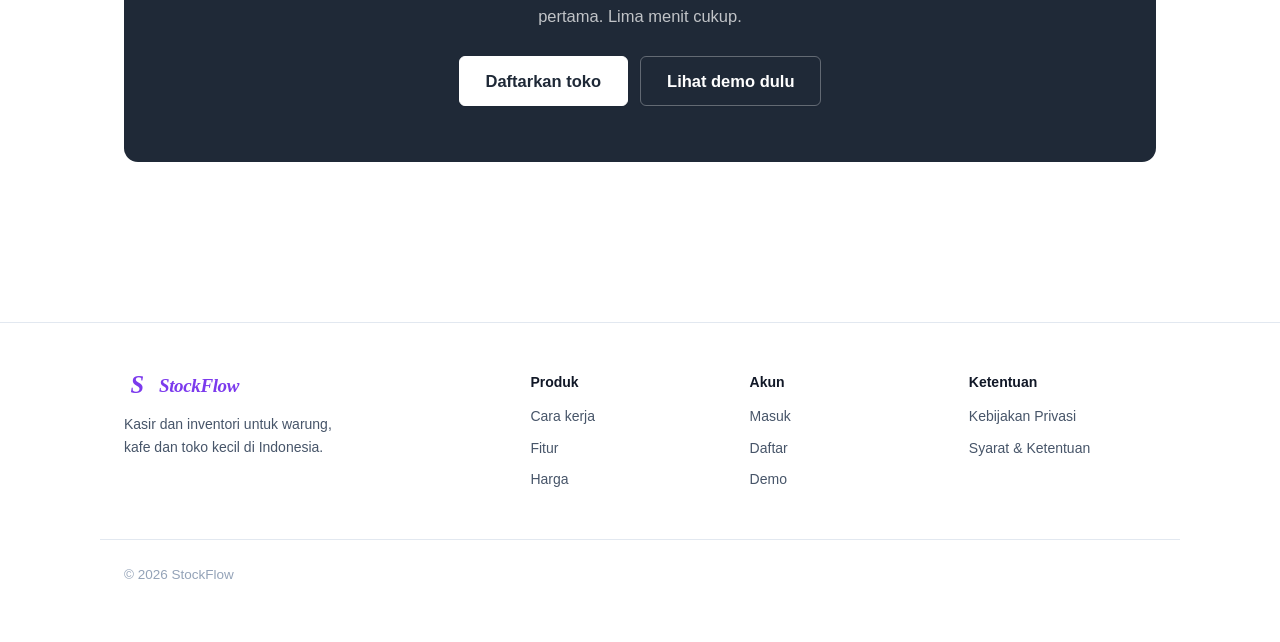
==== commit 089e10af: "Add files via upload" ====
--- a/index.html
+++ b/index.html
@@ -5,11 +5,11 @@
 <meta name="viewport" content="width=device-width,initial-scale=1,viewport-fit=cover">
 <meta name="theme-color" content="#1F2937">
 <title>StockFlow: Kasir &amp; Stok untuk Warung Indonesia</title>
-<meta name="description" content="Aplikasi kasir dan inventori gratis untuk warung, kafe dan toko kecil. Terima QRIS yang terkonfirmasi otomatis, cetak struk ke printer Bluetooth, stok terpotong sendiri. Dibuka dari HP, tanpa install.">
+<meta name="description" content="Aplikasi kasir dan inventori untuk warung, kafe dan toko kecil, mulai Rp 100rb per bulan. Terima QRIS yang terkonfirmasi otomatis, cetak struk ke printer Bluetooth, stok terpotong sendiri. Dibuka dari HP, tanpa install.">
 <meta property="og:title" content="StockFlow: Kasir &amp; Stok untuk Warung Indonesia">
-<meta property="og:description" content="Catat penjualan, pantau stok, terima QRIS. Gratis, dibuka dari HP.">
+<meta property="og:description" content="Catat penjualan, pantau stok, terima QRIS. Mulai Rp 100rb/bulan, dibuka dari HP.">
 <meta property="og:type" content="website">
-<link rel="stylesheet" href="css/landing.css?v=20261105g">
+<link rel="stylesheet" href="css/landing.css?v=20261106b">
 </head>
 <body>
 
@@ -27,7 +27,7 @@
       <a href="#tanya">Tanya jawab</a>
     </div>
     <a href="masuk.html" class="btn">Masuk</a>
-    <a href="masuk.html?daftar=1" class="btn btn-primary">Daftar gratis</a>
+    <a href="masuk.html?daftar=1" class="btn btn-primary">Daftar</a>
   </div>
 </nav>
 
@@ -35,16 +35,23 @@
 
 <!-- ============ HERO ============ -->
 <header class="wrap hero">
+  <div class="mascot-stage" aria-hidden="true">
+    <div class="bubble" id="bubble">Struk siap!</div>
+    <div class="mascot" id="mascotHero"></div>
+    <span class="float f1">Rp</span>
+    <span class="float f2">QRIS</span>
+    <span class="float f3">+1</span>
+  </div>
   <h1>Kasir dan stok warung Anda, rapi di satu tempat</h1>
   <p>
     Catat penjualan, pantau stok, dan terima pembayaran QRIS yang terkonfirmasi
     sendiri. Dibuka dari HP yang sudah Anda punya, tanpa install apa pun.
   </p>
   <div class="hero-acts">
-    <a href="masuk.html?daftar=1" class="btn btn-primary btn-lg btn-block-m">Daftar gratis</a>
+    <a href="masuk.html?daftar=1" class="btn btn-primary btn-lg btn-block-m">Daftarkan toko</a>
     <a href="masuk.html?demo=1&amp;autologin=1" class="btn btn-lg btn-block-m">Lihat demo</a>
   </div>
-  <p class="hero-note">Gratis selamanya &middot; Tanpa kartu kredit &middot; Siap dipakai dalam 5 menit</p>
+  <p class="hero-note">Mulai Rp 100rb/bulan &middot; Coba demo dulu &middot; Siap dipakai dalam 5 menit</p>
 </header>
 
 <!-- ============ PRATINJAU ============ -->
@@ -140,13 +147,15 @@
 <section class="sec" id="harga">
   <div class="wrap">
     <div class="sec-head">
-      <h2>Gratis, tanpa kecuali</h2>
-      <p>Tidak ada paket, tidak ada masa percobaan, tidak ada biaya tersembunyi.</p>
+      <h2>Harga sederhana</h2>
+      <p>Satu paket, semua fitur. Tanpa biaya tersembunyi.</p>
     </div>
 
     <div class="price rise">
-      <div class="price-big">Rp 0</div>
-      <div class="price-sub">selamanya, untuk semua fitur</div>
+      <div class="price-peek" id="mascotPeek" aria-hidden="true"></div>
+      <div class="price-from">mulai dari</div>
+      <div class="price-big">Rp 100rb</div>
+      <div class="price-sub">per bulan, per toko</div>
 
       <div class="price-list" id="priceList"></div>
 
@@ -155,9 +164,8 @@
       </a>
 
       <p class="price-fine">
-        Yang berbayar hanya milik pihak lain: biaya QRIS yang ditetapkan Bank Indonesia
-        (0% untuk transaksi di bawah Rp 100.000) dan printer Bluetooth bila Anda
-        ingin mencetak struk. Keduanya opsional dan tidak dibayarkan ke kami.
+        Biaya QRIS mengikuti ketentuan Bank Indonesia dan dibayar ke penyedia pembayaran,
+        bukan ke kami. Printer Bluetooth opsional.
       </p>
     </div>
   </div>
@@ -190,9 +198,9 @@
 
       <details name="faq">
         <summary><span class="q">Karyawan bisa lihat omzet saya?</span><span class="pm"></span></summary>
-        <div class="a">Tidak. Akun staff hanya bisa membuka kasir, produk, dan stok.
-          Laporan keuangan terkunci untuk owner, dan penguncian itu ada di database,
-          bukan sekadar disembunyikan di tampilan.</div>
+        <div class="a">Tidak. Karyawan hanya bisa membuka kasir, riwayat, dan catat barang rusak
+          (wajib foto bukti). Produk, stok, dan laporan hanya untuk owner, dan penguncian
+          itu ada di database, bukan sekadar disembunyikan.</div>
       </details>
 
       <details name="faq">
@@ -218,7 +226,7 @@
       <h2>Siap mulai hari ini?</h2>
       <p>Daftar, isi beberapa produk, lalu jalankan transaksi pertama. Lima menit cukup.</p>
       <div class="hero-acts">
-        <a href="masuk.html?daftar=1" class="btn btn-lg btn-block-m">Daftar gratis</a>
+        <a href="masuk.html?daftar=1" class="btn btn-lg btn-block-m">Daftarkan toko</a>
         <a href="masuk.html?demo=1&amp;autologin=1" class="btn btn-lg ghost btn-block-m">Lihat demo dulu</a>
       </div>
     </div>
@@ -255,9 +263,83 @@
   <div class="foot-last">&copy; <span id="yr"></span> StockFlow</div>
 </footer>
 
-<script src="js/icons.js?v=20261105g"></script>
+<script src="js/icons.js?v=20261106b"></script>
 <script>
 document.getElementById('navLogo').innerHTML  = Icons.logo(28);
+
+/* ============================================================
+   Maskot "Struki": kertas struk kecil yang hidup.
+   Digambar sendiri dengan SVG; animasi lewat CSS.
+   ============================================================ */
+function struki(wave) {
+  return '<svg viewBox="0 0 160 180" xmlns="http://www.w3.org/2000/svg" class="struki">' +
+    /* bayangan */
+    '<ellipse class="st-shadow" cx="80" cy="172" rx="44" ry="6" fill="#0F172A" opacity=".12"/>' +
+    '<g class="st-body">' +
+      /* tangan kiri */
+      '<path d="M34 92 q-16 6 -18 22" stroke="#1F2937" stroke-width="5" stroke-linecap="round" fill="none"/>' +
+      /* tangan kanan (melambai) */
+      '<g class="' + (wave ? 'st-wave' : '') + '" style="transform-origin:126px 88px">' +
+        '<path d="M126 88 q18 -6 22 -26" stroke="#1F2937" stroke-width="5" stroke-linecap="round" fill="none"/>' +
+        '<circle cx="148" cy="60" r="6" fill="#FFFFFF" stroke="#1F2937" stroke-width="4"/>' +
+      '</g>' +
+      /* badan kertas dengan pinggiran bergerigi */
+      '<path d="M36 24 h88 a8 8 0 0 1 8 8 v112 l-8 8 -8 -8 -8 8 -8 -8 -8 8 -8 -8 -8 8 -8 -8 -8 8 -8 -8 -8 8 -8 -8 v-112 a8 8 0 0 1 8 -8 z" ' +
+        'fill="#FFFFFF" stroke="#1F2937" stroke-width="4" stroke-linejoin="round"/>' +
+      /* garis tulisan struk */
+      '<rect x="50" y="104" width="60" height="5" rx="2.5" fill="#CBD5E1"/>' +
+      '<rect x="50" y="116" width="40" height="5" rx="2.5" fill="#CBD5E1"/>' +
+      '<rect x="96" y="116" width="14" height="5" rx="2.5" fill="#7C3AED"/>' +
+      '<rect x="50" y="128" width="60" height="5" rx="2.5" fill="#E2E8F0"/>' +
+      /* mata */
+      '<g class="st-eyes">' +
+        '<ellipse cx="64" cy="62" rx="6" ry="7.5" fill="#1F2937"/>' +
+        '<ellipse cx="96" cy="62" rx="6" ry="7.5" fill="#1F2937"/>' +
+        '<circle cx="66" cy="59" r="2" fill="#FFFFFF"/>' +
+        '<circle cx="98" cy="59" r="2" fill="#FFFFFF"/>' +
+      '</g>' +
+      /* pipi */
+      '<ellipse cx="54" cy="78" rx="7" ry="4.5" fill="#C4B5FD" opacity=".85"/>' +
+      '<ellipse cx="106" cy="78" rx="7" ry="4.5" fill="#C4B5FD" opacity=".85"/>' +
+      /* senyum */
+      '<path d="M70 80 q10 9 20 0" stroke="#1F2937" stroke-width="4" stroke-linecap="round" fill="none"/>' +
+    '</g>' +
+  '</svg>';
+}
+
+document.getElementById('mascotHero').innerHTML = struki(true);
+document.getElementById('mascotPeek').innerHTML = struki(true);
+
+/* Gelembung bicara bergantian */
+(function () {
+  var lines = ['Struk siap!', 'QRIS lunas!', 'Stok aman', 'Antrian 007', 'Halo, Bos!'];
+  var el = document.getElementById('bubble');
+  if (!el || window.matchMedia('(prefers-reduced-motion: reduce)').matches) return;
+  var i = 0;
+  setInterval(function () {
+    el.classList.add('swap');
+    setTimeout(function () {
+      i = (i + 1) % lines.length;
+      el.textContent = lines[i];
+      el.classList.remove('swap');
+    }, 220);
+  }, 2600);
+})();
+
+/* Maskot melirik ke arah kursor */
+(function () {
+  var stage = document.querySelector('.mascot-stage');
+  if (!stage || window.matchMedia('(prefers-reduced-motion: reduce)').matches) return;
+  window.addEventListener('pointermove', function (e) {
+    var eyes = stage.querySelector('.st-eyes');
+    if (!eyes) return;
+    var r = stage.getBoundingClientRect();
+    var dx = Math.max(-1, Math.min(1, (e.clientX - (r.left + r.width / 2)) / 300));
+    var dy = Math.max(-1, Math.min(1, (e.clientY - (r.top + r.height / 2)) / 300));
+    eyes.setAttribute('transform', 'translate(' + (dx * 3).toFixed(1) + ' ' + (dy * 2.5).toFixed(1) + ')');
+  }, { passive: true });
+})();
+
 document.getElementById('footLogo').innerHTML = Icons.logo(26);
 document.getElementById('yr').textContent = new Date().getFullYear();
 
@@ -273,8 +355,8 @@
    'Omzet, laba kotor, dan laba bersih setelah biaya. Lengkap dengan produk terlaris dan peringatan stok menipis.'],
   ['printer', 'Struk langsung cetak',
    'Terhubung ke printer thermal Bluetooth. Bisa diatur agar struk keluar sendiri setiap transaksi selesai.'],
-  ['users', 'Akun untuk karyawan',
-   'Kasir masuk dengan akun sendiri dan tidak bisa melihat laporan keuangan atau membatalkan transaksi lunas.'],
+  ['users', 'Karyawan tanpa email',
+   'Owner cukup buat username, sistem memberi kode unik. Karyawan masuk dengan kode itu dan tidak bisa keluar tanpa izin owner.'],
   ['shield', 'Data toko terkunci',
    'Pembatasan ada di database, bukan sekadar disembunyikan. Data toko lain tidak bisa terbaca.'],
 ].map(function (f) {
@@ -284,12 +366,11 @@
 
 /* ---------- Daftar yang termasuk ---------- */
 document.getElementById('priceList').innerHTML = [
-  'Kasir, produk, dan stok tanpa batas',
-  'Pembayaran tunai, transfer, dan QRIS',
-  'Laporan penjualan dan laba rugi',
-  'Akun karyawan sebanyak yang dibutuhkan',
-  'Cetak struk ke printer Bluetooth',
-  'Unduh dan hapus data kapan saja',
+  'Tanpa install: jalan di HP, tablet, dan laptop',
+  'QRIS untuk semua e-wallet, uang langsung ke rekening Anda',
+  'Struk keluar otomatis ke printer Bluetooth',
+  'Stok terpotong sendiri, setiap perubahan tercatat',
+  'Karyawan tak terbatas, masuk pakai kode tanpa email',
 ].map(function (t) {
   return '<div class="price-row">' + Icons.svg('check', 17) + '<span>' + t + '</span></div>';
 }).join('');
--- a/css/landing.css
+++ b/css/landing.css
@@ -394,3 +394,62 @@
   .rise, .rise.in { opacity: 1; transform: none; transition: none; }
   * { animation-duration: .001ms !important; transition-duration: .001ms !important; }
 }
+
+/* ============================================================
+   MASKOT "Struki" — membuat halaman terasa hidup
+   ============================================================ */
+.mascot-stage {
+  position: relative; width: 190px; height: 200px;
+  margin: 0 auto 18px;
+}
+.mascot { width: 150px; height: 170px; margin: 18px auto 0; }
+.struki { width: 100%; height: 100%; overflow: visible; }
+
+.st-body   { animation: st-bob 3.2s ease-in-out infinite; transform-origin: 80px 150px; }
+.st-shadow { animation: st-shadow 3.2s ease-in-out infinite; transform-origin: 80px 172px; }
+.st-eyes   { animation: st-blink 4.6s infinite; transform-origin: 80px 62px; transition: transform .12s; }
+.st-wave   { animation: st-wave 1.6s ease-in-out infinite; }
+
+@keyframes st-bob    { 0%,100% { transform: translateY(0) rotate(-1.5deg); } 50% { transform: translateY(-9px) rotate(1.5deg); } }
+@keyframes st-shadow { 0%,100% { transform: scaleX(1); opacity: .12; } 50% { transform: scaleX(.8); opacity: .07; } }
+@keyframes st-blink  { 0%,92%,100% { transform: scaleY(1); } 95% { transform: scaleY(.1); } }
+@keyframes st-wave   { 0%,100% { transform: rotate(0); } 50% { transform: rotate(-22deg); } }
+
+.bubble {
+  position: absolute; top: -6px; left: 120px; z-index: 2;
+  background: var(--ink); color: #fff;
+  font-size: 13px; font-weight: 650; white-space: nowrap;
+  padding: 6px 11px; border-radius: 12px 12px 12px 3px;
+  box-shadow: 0 6px 16px rgba(15,23,42,.14);
+  transition: opacity .2s, transform .2s;
+}
+.bubble.swap { opacity: 0; transform: translateY(4px) scale(.96); }
+
+.float {
+  position: absolute; font-size: 11.5px; font-weight: 700;
+  padding: 4px 8px; border-radius: 99px;
+  background: var(--bg); border: 1px solid var(--border);
+  box-shadow: 0 4px 12px rgba(15,23,42,.08);
+  animation: st-float 4.5s ease-in-out infinite;
+}
+.float.f1 { left: -18px; top: 70px;  color: var(--ok);   animation-delay: -.6s; }
+.float.f2 { right: -26px; top: 118px; color: var(--brand); animation-delay: -2.1s; }
+.float.f3 { left: 2px;   top: 150px; color: var(--accent); animation-delay: -3.4s; }
+@keyframes st-float { 0%,100% { transform: translateY(0); } 50% { transform: translateY(-10px); } }
+
+/* Maskot kecil mengintip di kartu harga */
+.price { position: relative; }
+.price-peek {
+  position: absolute; width: 74px; height: 84px; right: 22px; top: -58px;
+  pointer-events: none;
+}
+.price-peek .st-body { animation-duration: 2.6s; }
+.price-from { font-size: 13px; font-weight: 650; letter-spacing: .08em; text-transform: uppercase; color: var(--text-dim); margin-bottom: 6px; }
+
+@media (max-width: 560px) {
+  .mascot-stage { transform: scale(.82); margin-bottom: 4px; }
+  .price-peek { right: 10px; }
+}
+@media (prefers-reduced-motion: reduce) {
+  .st-body, .st-shadow, .st-eyes, .st-wave, .float { animation: none; }
+}
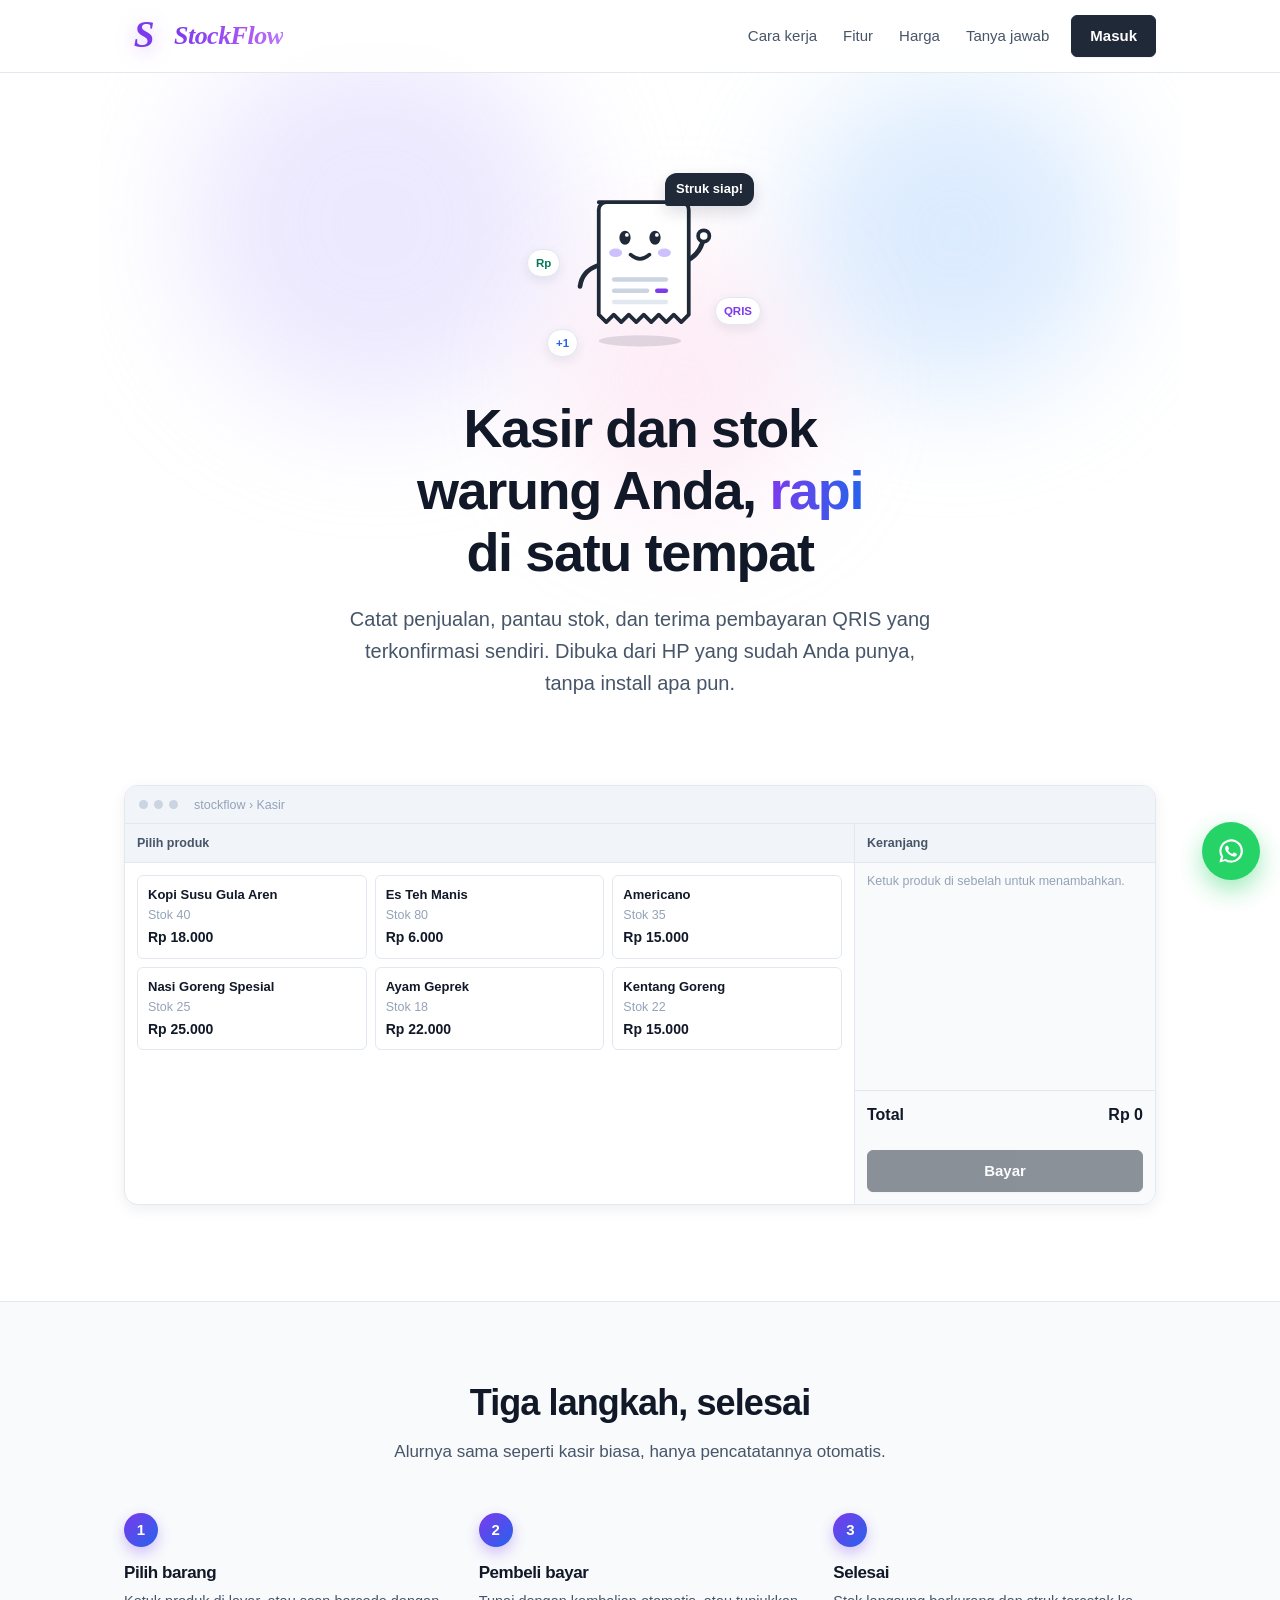
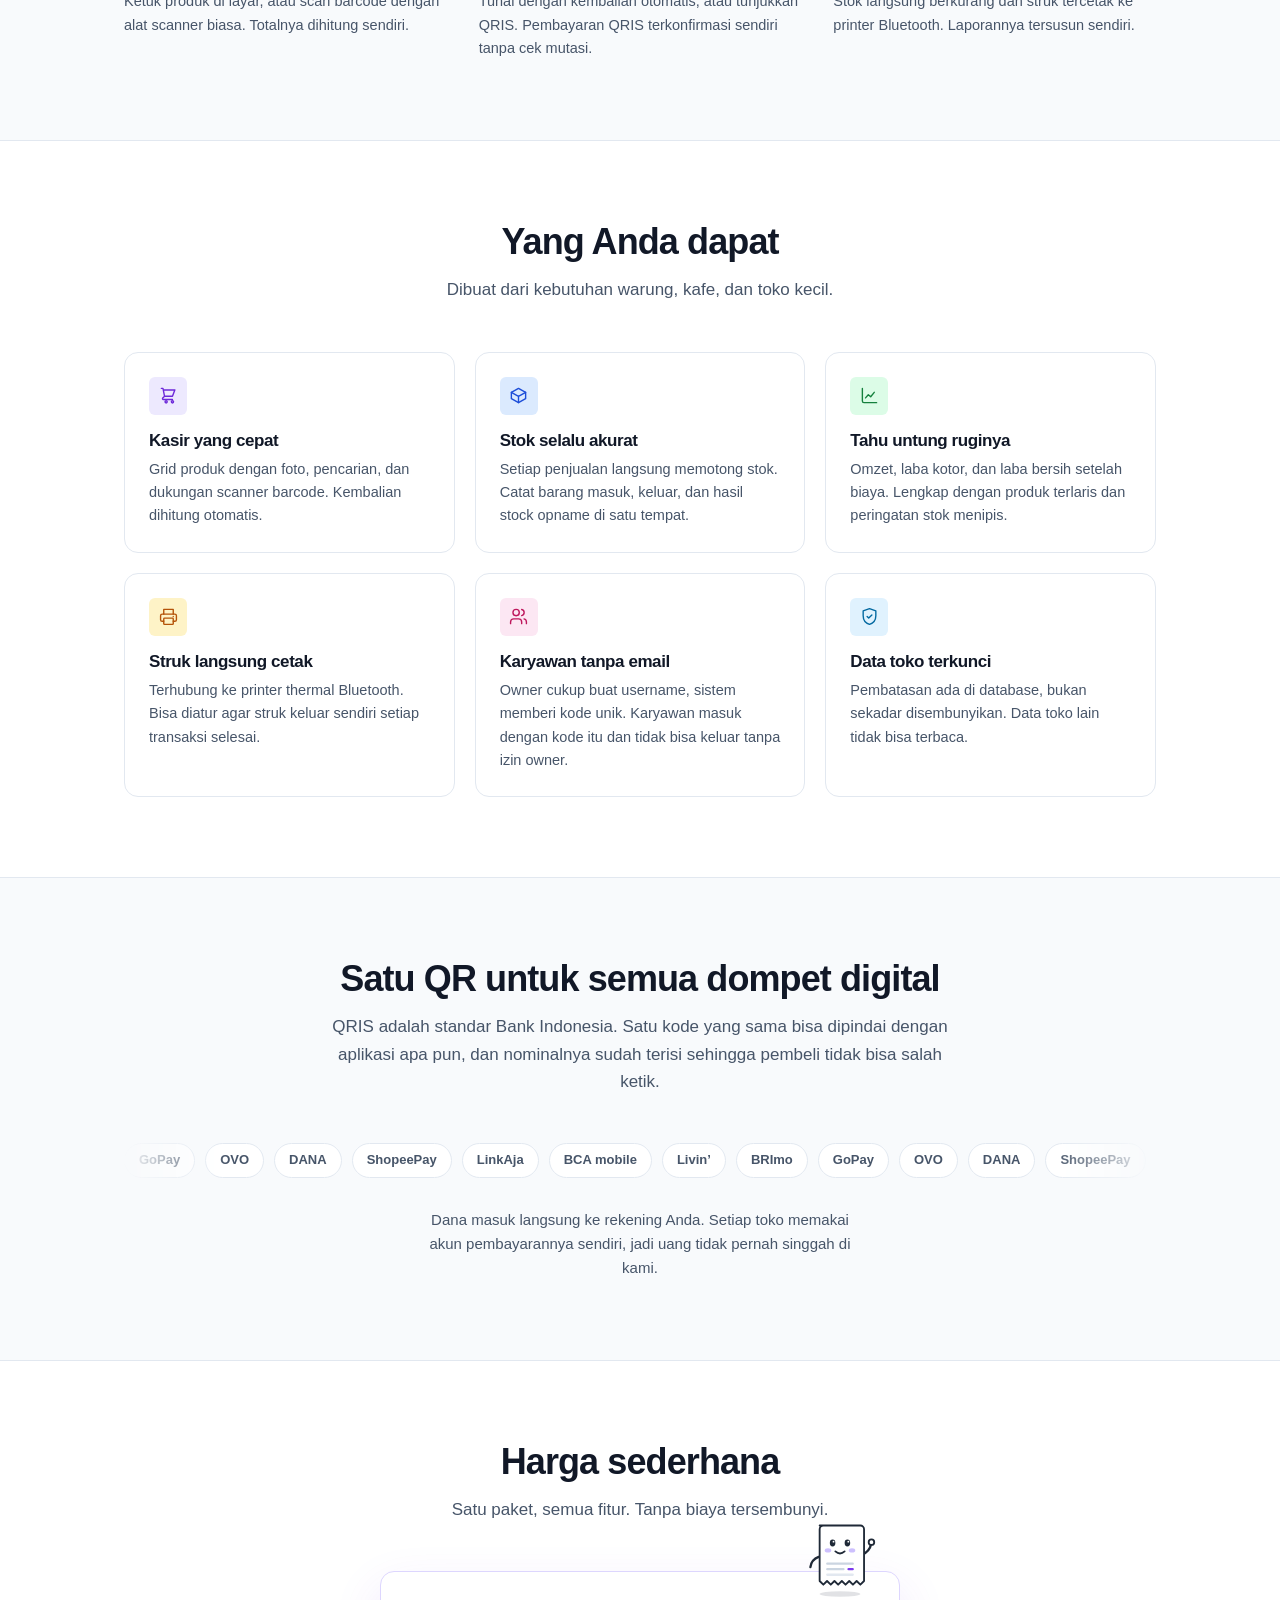
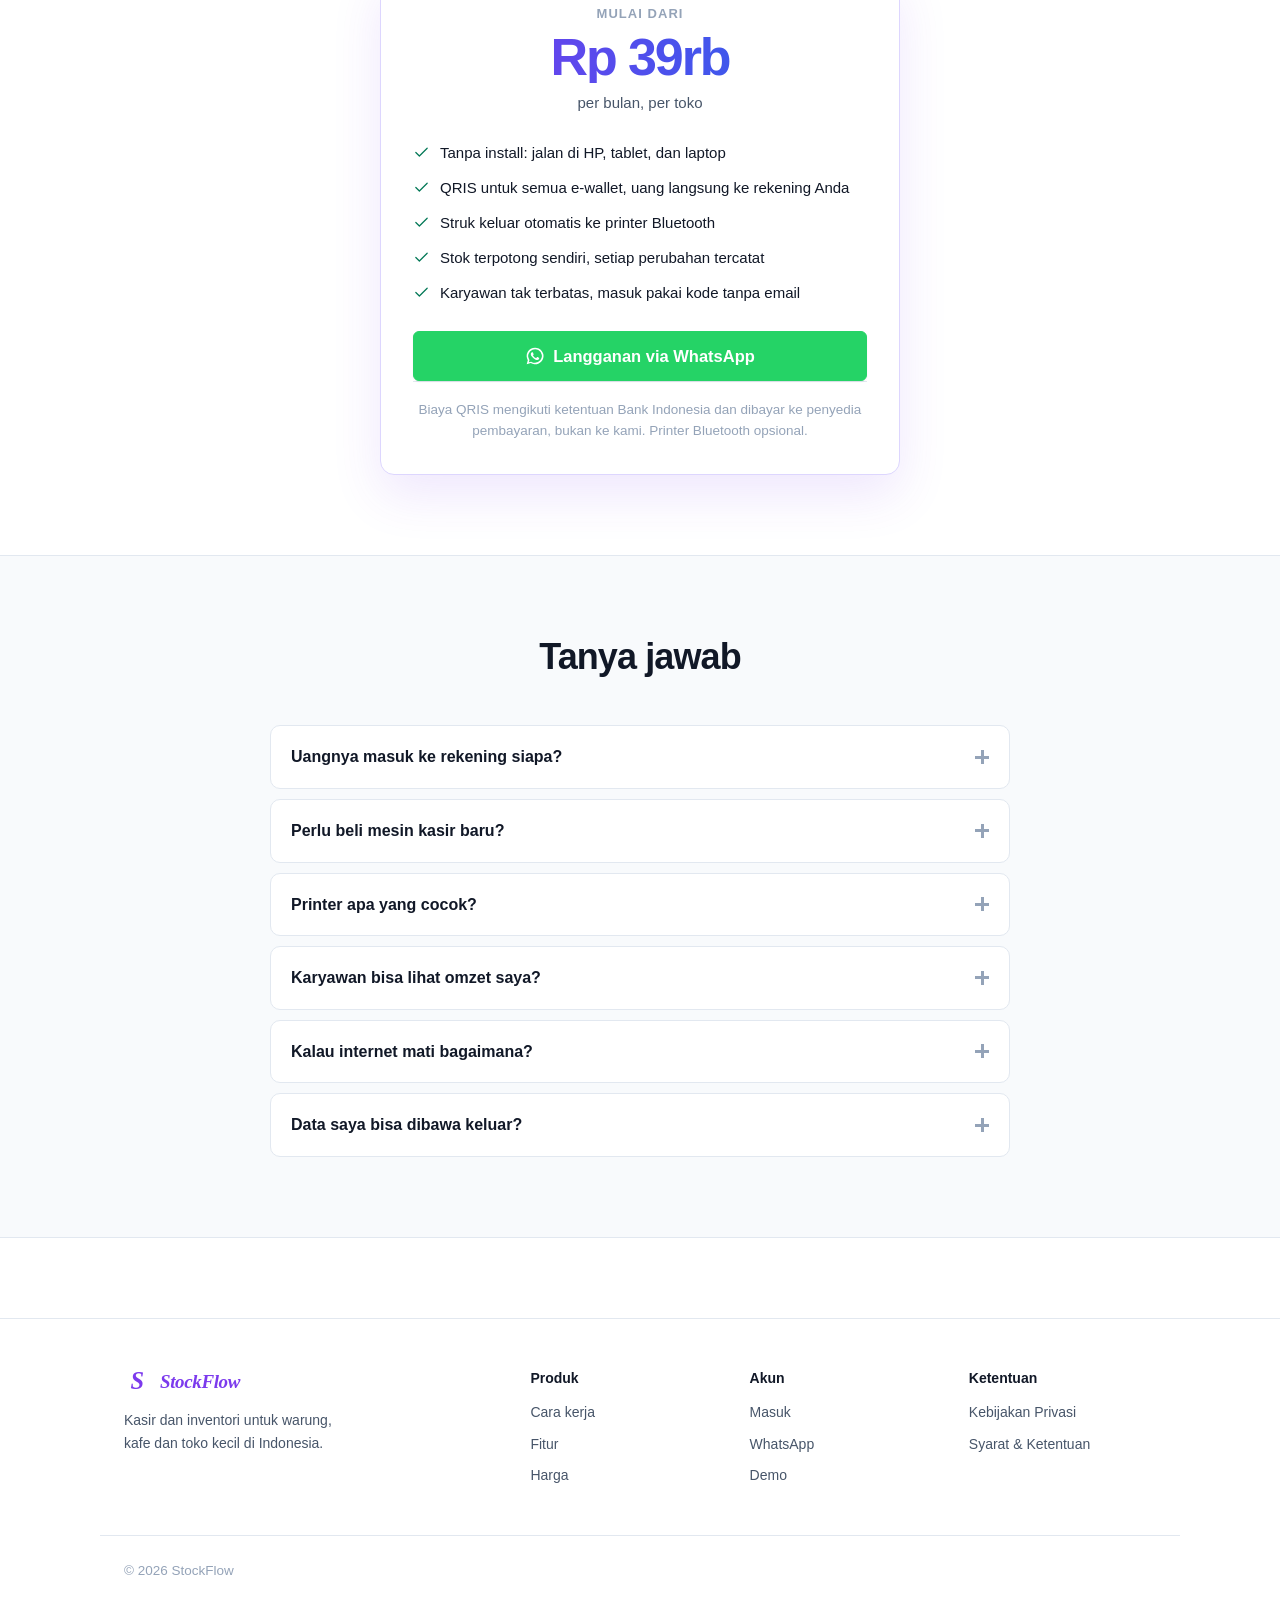
==== commit 957c18a9: "Add files via upload" ====
--- a/index.html
+++ b/index.html
@@ -5,11 +5,11 @@
 <meta name="viewport" content="width=device-width,initial-scale=1,viewport-fit=cover">
 <meta name="theme-color" content="#1F2937">
 <title>StockFlow: Kasir &amp; Stok untuk Warung Indonesia</title>
-<meta name="description" content="Aplikasi kasir dan inventori untuk warung, kafe dan toko kecil, mulai Rp 100rb per bulan. Terima QRIS yang terkonfirmasi otomatis, cetak struk ke printer Bluetooth, stok terpotong sendiri. Dibuka dari HP, tanpa install.">
+<meta name="description" content="Aplikasi kasir dan inventori untuk warung, kafe dan toko kecil, mulai Rp 39rb per bulan. Terima QRIS yang terkonfirmasi otomatis, cetak struk ke printer Bluetooth, stok terpotong sendiri. Dibuka dari HP, tanpa install.">
 <meta property="og:title" content="StockFlow: Kasir &amp; Stok untuk Warung Indonesia">
-<meta property="og:description" content="Catat penjualan, pantau stok, terima QRIS. Mulai Rp 100rb/bulan, dibuka dari HP.">
+<meta property="og:description" content="Catat penjualan, pantau stok, terima QRIS. Mulai Rp 39rb/bulan, dibuka dari HP.">
 <meta property="og:type" content="website">
-<link rel="stylesheet" href="css/landing.css?v=20261106b">
+<link rel="stylesheet" href="css/landing.css?v=20261111a">
 </head>
 <body>
 
@@ -18,7 +18,7 @@
 <!-- ============ NAVIGASI ============ -->
 <nav class="nav">
   <div class="nav-in">
-    <a href="index.html" class="brand"><span id="navLogo"></span><span>StockFlow</span></a>
+    <a href="index.html" class="brand" aria-label="StockFlow"><span id="navLogo" class="brand-mark"></span><span class="brand-word">StockFlow</span></a>
     <div class="spacer"></div>
     <div class="nav-links">
       <a href="#cara">Cara kerja</a>
@@ -26,8 +26,7 @@
       <a href="#harga">Harga</a>
       <a href="#tanya">Tanya jawab</a>
     </div>
-    <a href="masuk.html" class="btn">Masuk</a>
-    <a href="masuk.html?daftar=1" class="btn btn-primary">Daftar</a>
+    <a href="masuk.html" class="btn btn-primary">Masuk</a>
   </div>
 </nav>
 
@@ -35,6 +34,7 @@
 
 <!-- ============ HERO ============ -->
 <header class="wrap hero">
+  <div class="hero-bg" aria-hidden="true"><span class="blob b1"></span><span class="blob b2"></span><span class="blob b3"></span></div>
   <div class="mascot-stage" aria-hidden="true">
     <div class="bubble" id="bubble">Struk siap!</div>
     <div class="mascot" id="mascotHero"></div>
@@ -42,16 +42,11 @@
     <span class="float f2">QRIS</span>
     <span class="float f3">+1</span>
   </div>
-  <h1>Kasir dan stok warung Anda, rapi di satu tempat</h1>
+  <h1>Kasir dan stok warung Anda, <span class="hl">rapi</span> di satu tempat</h1>
   <p>
     Catat penjualan, pantau stok, dan terima pembayaran QRIS yang terkonfirmasi
     sendiri. Dibuka dari HP yang sudah Anda punya, tanpa install apa pun.
   </p>
-  <div class="hero-acts">
-    <a href="masuk.html?daftar=1" class="btn btn-primary btn-lg btn-block-m">Daftarkan toko</a>
-    <a href="masuk.html?demo=1&amp;autologin=1" class="btn btn-lg btn-block-m">Lihat demo</a>
-  </div>
-  <p class="hero-note">Mulai Rp 100rb/bulan &middot; Coba demo dulu &middot; Siap dipakai dalam 5 menit</p>
 </header>
 
 <!-- ============ PRATINJAU ============ -->
@@ -130,12 +125,17 @@
         aplikasi apa pun, dan nominalnya sudah terisi sehingga pembeli tidak bisa salah ketik.
       </p>
     </div>
-    <div class="wallets">
+    <div class="wallets marquee"><div class="track">
       <span class="wallet">GoPay</span><span class="wallet">OVO</span>
       <span class="wallet">DANA</span><span class="wallet">ShopeePay</span>
       <span class="wallet">LinkAja</span><span class="wallet">BCA mobile</span>
       <span class="wallet">Livin&rsquo;</span><span class="wallet">BRImo</span>
-    </div>
+    
+      <span class="wallet" aria-hidden="true">GoPay</span><span class="wallet" aria-hidden="true">OVO</span>
+      <span class="wallet" aria-hidden="true">DANA</span><span class="wallet" aria-hidden="true">ShopeePay</span>
+      <span class="wallet" aria-hidden="true">LinkAja</span><span class="wallet" aria-hidden="true">BCA mobile</span>
+      <span class="wallet" aria-hidden="true">Livin&rsquo;</span><span class="wallet" aria-hidden="true">BRImo</span>
+    </div></div>
     <p style="text-align:center;margin-top:30px;font-size:15px;color:var(--text-mid);max-width:52ch;margin-inline:auto">
       Dana masuk langsung ke rekening Anda. Setiap toko memakai akun pembayarannya
       sendiri, jadi uang tidak pernah singgah di kami.
@@ -154,13 +154,14 @@
     <div class="price rise">
       <div class="price-peek" id="mascotPeek" aria-hidden="true"></div>
       <div class="price-from">mulai dari</div>
-      <div class="price-big">Rp 100rb</div>
+      <div class="price-big">Rp 39rb</div>
       <div class="price-sub">per bulan, per toko</div>
 
       <div class="price-list" id="priceList"></div>
 
-      <a href="masuk.html?daftar=1" class="btn btn-primary btn-lg" style="width:100%">
-        Daftarkan toko
+      <a href="https://wa.me/6285609339578?text=Halo%2C%20saya%20tertarik%20berlangganan%20StockFlow%20untuk%20toko%20saya." target="_blank" rel="noopener" class="btn btn-wa btn-lg" style="width:100%">
+        <svg width="20" height="20" viewBox="0 0 24 24" aria-hidden="true"><path fill="currentColor" d="M12 2a10 10 0 0 0-8.66 15l-1.3 4.76 4.88-1.28A10 10 0 1 0 12 2zm0 18.2a8.2 8.2 0 0 1-4.18-1.14l-.3-.18-2.9.76.78-2.83-.2-.31A8.2 8.2 0 1 1 12 20.2zm4.5-6.14c-.25-.12-1.46-.72-1.69-.8-.23-.08-.39-.12-.56.12-.16.25-.64.8-.79.97-.14.16-.29.18-.54.06a6.7 6.7 0 0 1-3.32-2.9c-.25-.43.25-.4.71-1.33.08-.16.04-.3-.02-.43-.06-.12-.56-1.35-.77-1.85-.2-.48-.4-.42-.56-.42h-.48a.92.92 0 0 0-.66.31 2.78 2.78 0 0 0-.87 2.07 4.83 4.83 0 0 0 1 2.56 11 11 0 0 0 4.24 3.75c1.58.68 2.2.74 2.99.62.48-.07 1.46-.6 1.67-1.18.2-.58.2-1.07.14-1.18-.06-.1-.22-.16-.47-.28z"/></svg>
+        Langganan via WhatsApp
       </a>
 
       <p class="price-fine">
@@ -219,21 +220,13 @@
   </div>
 </section>
 
-<!-- ============ PENUTUP ============ -->
-<section class="sec">
-  <div class="wrap">
-    <div class="cta rise">
-      <h2>Siap mulai hari ini?</h2>
-      <p>Daftar, isi beberapa produk, lalu jalankan transaksi pertama. Lima menit cukup.</p>
-      <div class="hero-acts">
-        <a href="masuk.html?daftar=1" class="btn btn-lg btn-block-m">Daftarkan toko</a>
-        <a href="masuk.html?demo=1&amp;autologin=1" class="btn btn-lg ghost btn-block-m">Lihat demo dulu</a>
-      </div>
-    </div>
-  </div>
-</section>
+
 
 </main>
+
+<a href="https://wa.me/6285609339578?text=Halo%2C%20saya%20tertarik%20berlangganan%20StockFlow%20untuk%20toko%20saya." target="_blank" rel="noopener" class="wa-float" aria-label="Chat WhatsApp">
+  <svg width="28" height="28" viewBox="0 0 24 24" aria-hidden="true"><path fill="currentColor" d="M12 2a10 10 0 0 0-8.66 15l-1.3 4.76 4.88-1.28A10 10 0 1 0 12 2zm0 18.2a8.2 8.2 0 0 1-4.18-1.14l-.3-.18-2.9.76.78-2.83-.2-.31A8.2 8.2 0 1 1 12 20.2zm4.5-6.14c-.25-.12-1.46-.72-1.69-.8-.23-.08-.39-.12-.56.12-.16.25-.64.8-.79.97-.14.16-.29.18-.54.06a6.7 6.7 0 0 1-3.32-2.9c-.25-.43.25-.4.71-1.33.08-.16.04-.3-.02-.43-.06-.12-.56-1.35-.77-1.85-.2-.48-.4-.42-.56-.42h-.48a.92.92 0 0 0-.66.31 2.78 2.78 0 0 0-.87 2.07 4.83 4.83 0 0 0 1 2.56 11 11 0 0 0 4.24 3.75c1.58.68 2.2.74 2.99.62.48-.07 1.46-.6 1.67-1.18.2-.58.2-1.07.14-1.18-.06-.1-.22-.16-.47-.28z"/></svg>
+</a>
 
 <!-- ============ KAKI ============ -->
 <footer class="foot">
@@ -251,7 +244,7 @@
     <div class="foot-col">
       <b>Akun</b>
       <a href="masuk.html">Masuk</a>
-      <a href="masuk.html?daftar=1">Daftar</a>
+      <a href="https://wa.me/6285609339578" target="_blank" rel="noopener">WhatsApp</a>
       <a href="masuk.html?demo=1&amp;autologin=1">Demo</a>
     </div>
     <div class="foot-col">
@@ -263,9 +256,9 @@
   <div class="foot-last">&copy; <span id="yr"></span> StockFlow</div>
 </footer>
 
-<script src="js/icons.js?v=20261106b"></script>
+<script src="js/icons.js?v=20261111a"></script>
 <script>
-document.getElementById('navLogo').innerHTML  = Icons.logo(28);
+document.getElementById('navLogo').innerHTML  = Icons.logo(40);
 
 /* ============================================================
    Maskot "Struki": kertas struk kecil yang hidup.
--- a/css/landing.css
+++ b/css/landing.css
@@ -453,3 +453,95 @@
 @media (prefers-reduced-motion: reduce) {
   .st-body, .st-shadow, .st-eyes, .st-wave, .float { animation: none; }
 }
+
+/* ============================================================
+   v5.4 — tampilan lebih hidup
+   ============================================================ */
+
+/* ---------- Logo menonjol + animasi ---------- */
+.nav-in { height: 72px; }
+.brand { gap: 10px; }
+.brand-mark { display: inline-grid; place-items: center; animation: logo-in .9s cubic-bezier(.2,.9,.3,1.4) both; }
+.brand-mark .sf-logo { animation: logo-float 4s ease-in-out 1s infinite; filter: drop-shadow(0 4px 10px rgba(124,58,237,.35)); }
+.brand-word {
+  font-size: 26px !important; font-weight: 700; letter-spacing: -0.02em;
+  font-style: italic; font-family: Georgia, 'Times New Roman', serif;
+  background: linear-gradient(90deg, #7C3AED 0%, #A855F7 30%, #C084FC 50%, #A855F7 70%, #7C3AED 100%);
+  background-size: 220% 100%;
+  -webkit-background-clip: text; background-clip: text;
+  color: transparent !important;
+  animation: logo-in .9s .1s cubic-bezier(.2,.9,.3,1.4) both, shine 5s linear 1.2s infinite;
+}
+.brand:hover .sf-logo { animation: logo-spin .7s ease; }
+@keyframes logo-in    { from { opacity: 0; transform: translateY(-8px) scale(.8); } to { opacity: 1; transform: none; } }
+@keyframes logo-float { 0%,100% { transform: translateY(0) rotate(0); } 50% { transform: translateY(-3px) rotate(-6deg); } }
+@keyframes logo-spin  { 0% { transform: rotate(0) scale(1); } 50% { transform: rotate(-14deg) scale(1.15); } 100% { transform: rotate(0) scale(1); } }
+@keyframes shine      { to { background-position: -220% 0; } }
+@media (max-width: 560px) { .brand-word { font-size: 22px !important; } }
+
+/* ---------- Latar hero ---------- */
+.hero { position: relative; isolation: isolate; padding-bottom: 56px; }
+.hero-bg { position: absolute; inset: -40px -10vw 0; z-index: -1; overflow: hidden; pointer-events: none; }
+.blob { position: absolute; border-radius: 50%; filter: blur(60px); opacity: .55; animation: drift 14s ease-in-out infinite; }
+.blob.b1 { width: 380px; height: 380px; left: 8%;  top: 0;    background: #DDD6FE; }
+.blob.b2 { width: 320px; height: 320px; right: 6%; top: 40px; background: #BFDBFE; animation-delay: -5s; }
+.blob.b3 { width: 260px; height: 260px; left: 42%; top: 220px; background: #FBCFE8; opacity: .4; animation-delay: -9s; }
+@keyframes drift { 0%,100% { transform: translate(0,0) scale(1); } 33% { transform: translate(30px,-20px) scale(1.08); } 66% { transform: translate(-24px,18px) scale(.95); } }
+
+.hero h1 .hl {
+  background: linear-gradient(90deg, #7C3AED, #2563EB);
+  -webkit-background-clip: text; background-clip: text; color: transparent;
+  position: relative;
+}
+.hero h1 .hl::after {
+  content: ''; position: absolute; left: 0; right: 0; bottom: .02em; height: .14em;
+  background: linear-gradient(90deg, #C4B5FD, #93C5FD); border-radius: 99px; z-index: -1;
+  transform-origin: left; animation: underline 1s .6s cubic-bezier(.2,.8,.2,1) both;
+}
+@keyframes underline { from { transform: scaleX(0); } to { transform: scaleX(1); } }
+
+/* ---------- Kartu fitur & langkah ---------- */
+#feats .card { transition: transform .2s, box-shadow .2s, border-color .2s; }
+#feats .card:hover { transform: translateY(-4px); box-shadow: 0 14px 30px rgba(15,23,42,.09); border-color: #DDD6FE; }
+#feats .card:nth-child(6n+1) .card-ico { background: #EDE9FE; color: #6D28D9; }
+#feats .card:nth-child(6n+2) .card-ico { background: #DBEAFE; color: #1D4ED8; }
+#feats .card:nth-child(6n+3) .card-ico { background: #DCFCE7; color: #15803D; }
+#feats .card:nth-child(6n+4) .card-ico { background: #FEF3C7; color: #B45309; }
+#feats .card:nth-child(6n+5) .card-ico { background: #FCE7F3; color: #BE185D; }
+#feats .card:nth-child(6n+6) .card-ico { background: #E0F2FE; color: #0369A1; }
+.step::before { background: linear-gradient(135deg, #7C3AED, #2563EB); box-shadow: 0 6px 14px rgba(124,58,237,.3); }
+
+/* ---------- Dompet digital berjalan ---------- */
+.wallets.marquee { display: block; overflow: hidden; -webkit-mask-image: linear-gradient(90deg, transparent, #000 10%, #000 90%, transparent); mask-image: linear-gradient(90deg, transparent, #000 10%, #000 90%, transparent); }
+.wallets.marquee .track { display: flex; gap: 10px; width: max-content; animation: marquee 22s linear infinite; }
+.wallets.marquee:hover .track { animation-play-state: paused; }
+@keyframes marquee { to { transform: translateX(-50%); } }
+
+/* ---------- Harga ---------- */
+.price { box-shadow: 0 20px 50px rgba(124,58,237,.12); border-color: #DDD6FE; }
+.price-big {
+  background: linear-gradient(90deg, #7C3AED, #2563EB);
+  -webkit-background-clip: text; background-clip: text; color: transparent;
+}
+.btn-wa { background: #25D366; border-color: #25D366; color: #fff; font-weight: 650; }
+.btn-wa:hover { background: #1EBE5A; border-color: #1EBE5A; }
+
+/* ---------- Tombol WhatsApp melayang ---------- */
+.wa-float {
+  position: fixed; right: 20px; bottom: 20px; z-index: 60;
+  width: 58px; height: 58px; border-radius: 50%;
+  display: grid; place-items: center;
+  background: #25D366; color: #fff;
+  box-shadow: 0 10px 24px rgba(37,211,102,.45);
+  animation: wa-pop .5s 1.2s both, wa-pulse 2.6s 2s infinite;
+}
+.wa-float:hover { transform: scale(1.07); }
+@keyframes wa-pop   { from { transform: scale(0); } to { transform: scale(1); } }
+@keyframes wa-pulse { 0% { box-shadow: 0 0 0 0 rgba(37,211,102,.5), 0 10px 24px rgba(37,211,102,.45); } 70% { box-shadow: 0 0 0 16px rgba(37,211,102,0), 0 10px 24px rgba(37,211,102,.45); } 100% { box-shadow: 0 0 0 0 rgba(37,211,102,0), 0 10px 24px rgba(37,211,102,.45); } }
+
+@media (prefers-reduced-motion: reduce) {
+  .brand-mark, .brand-mark .sf-logo, .brand-word, .blob, .hero h1 .hl::after,
+  .wallets.marquee .track, .wa-float { animation: none !important; }
+}
+html, body { overflow-x: clip; }
+.hero-bg { inset: -40px 0 0; }
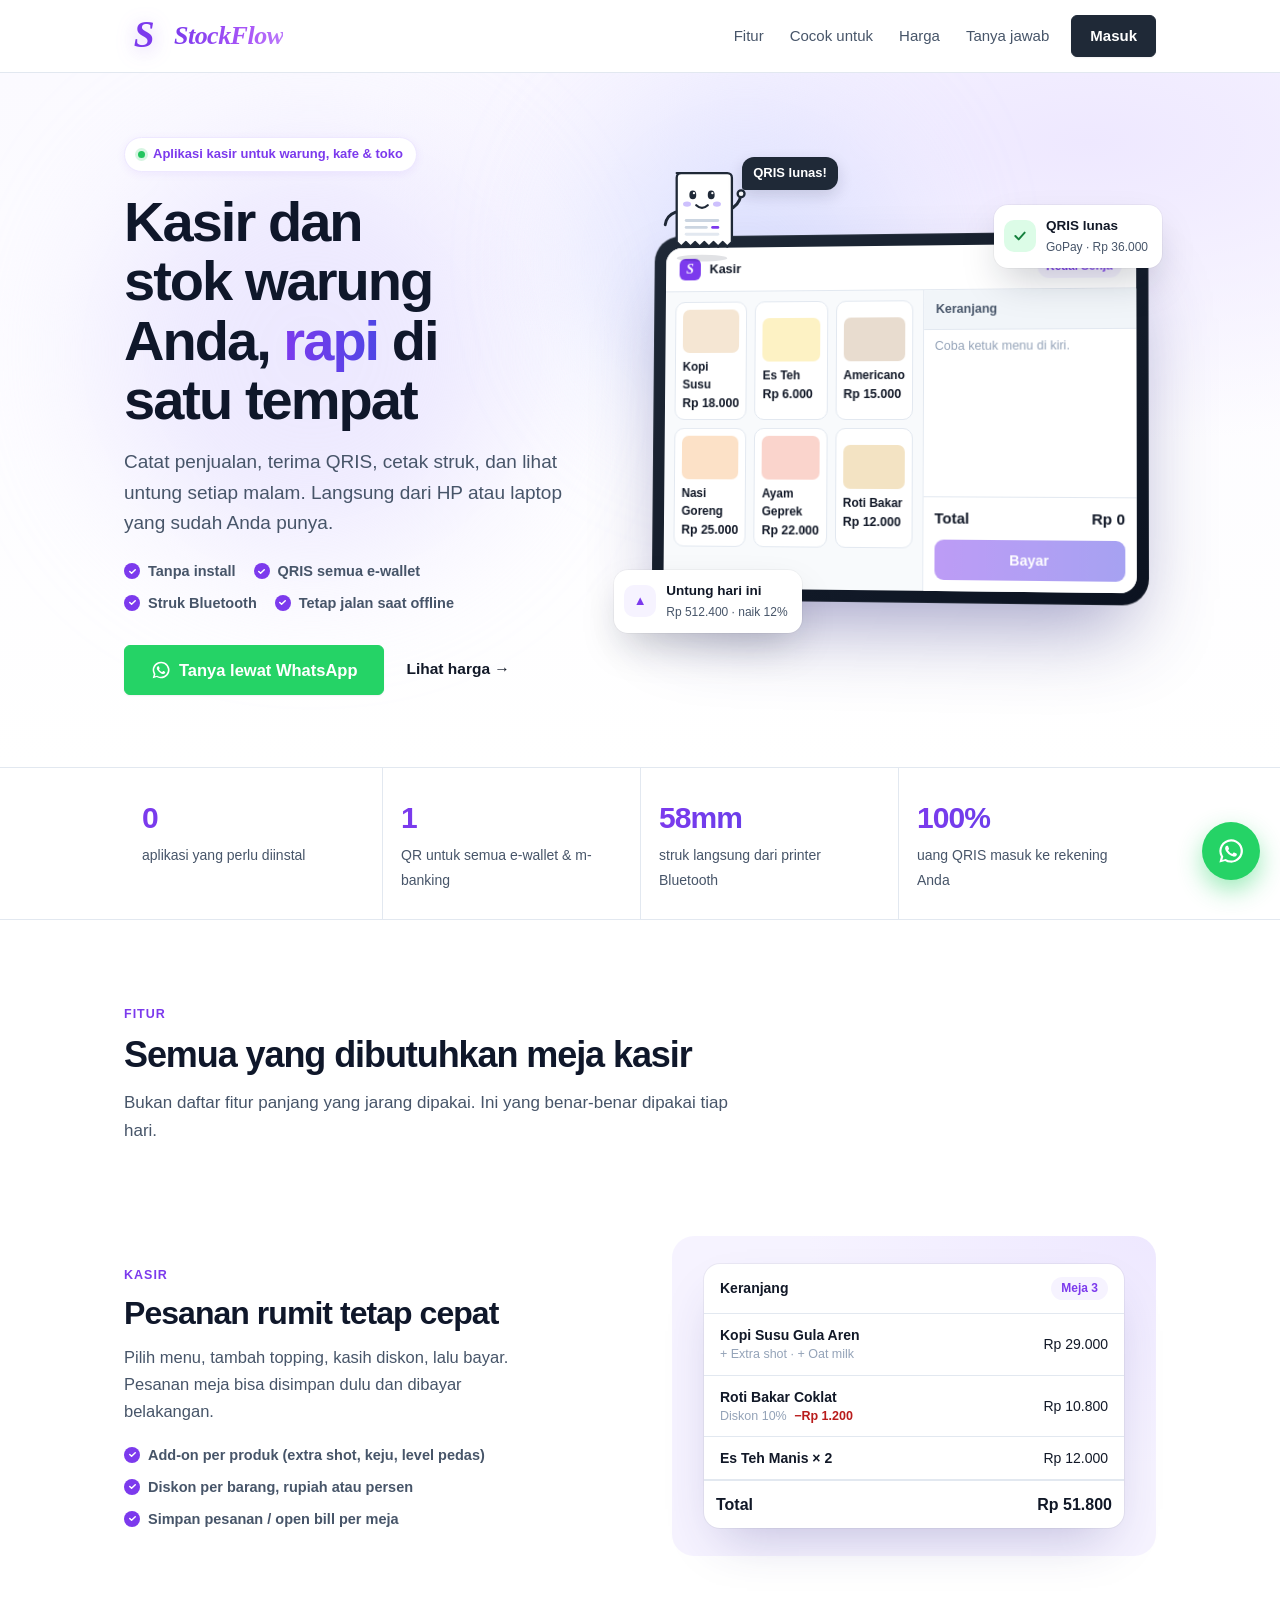
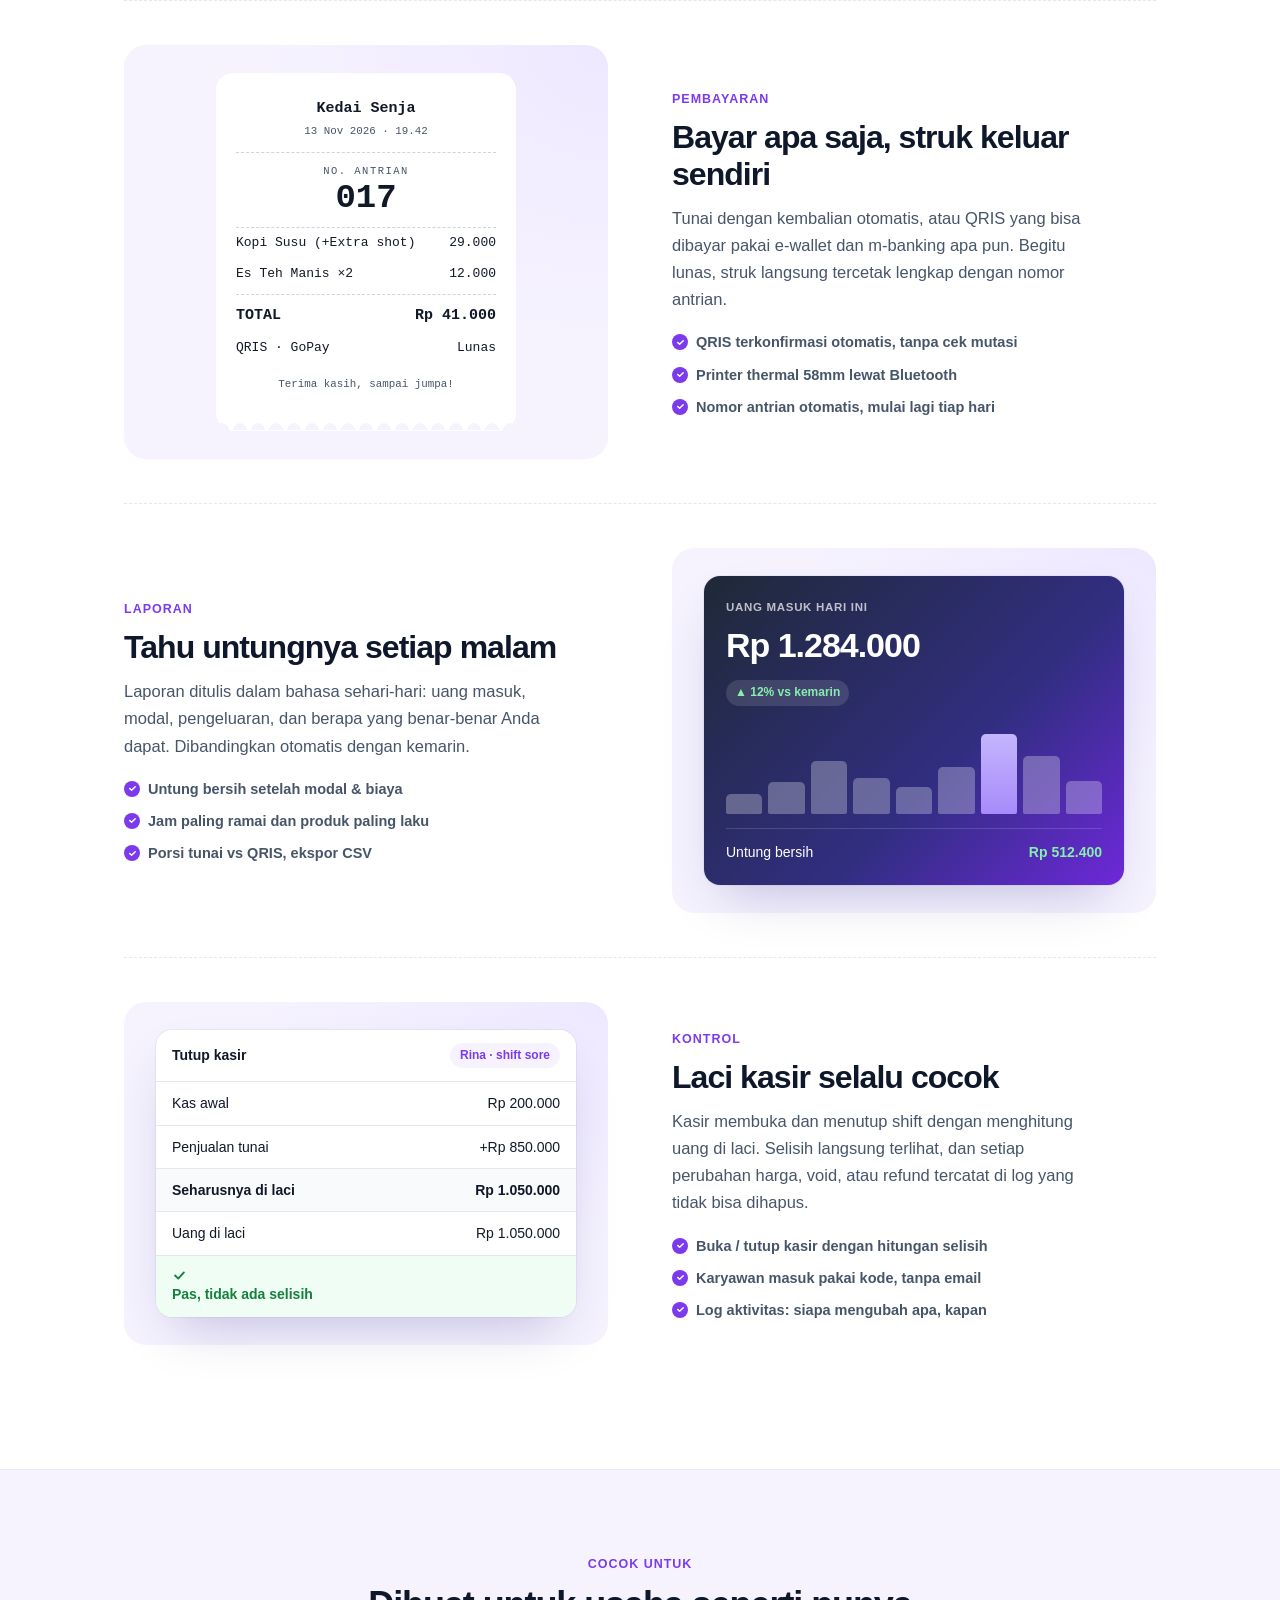
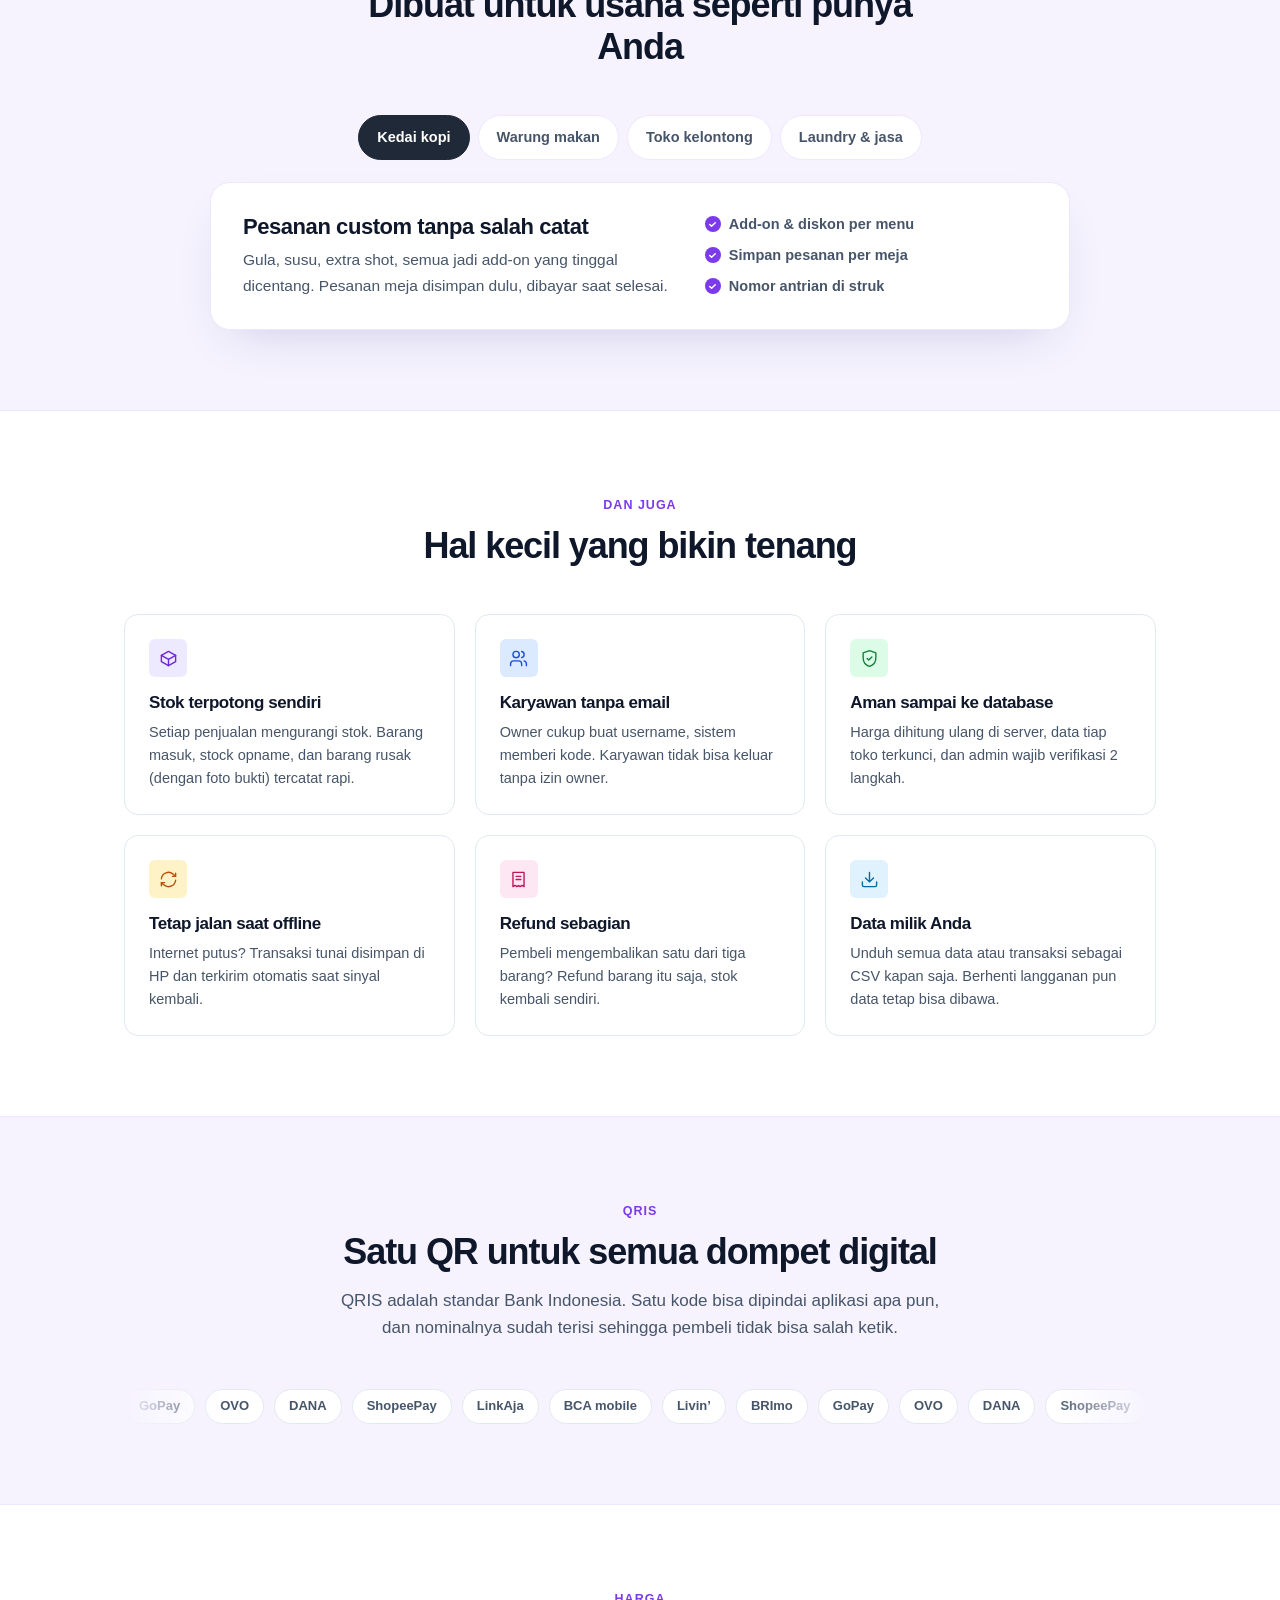
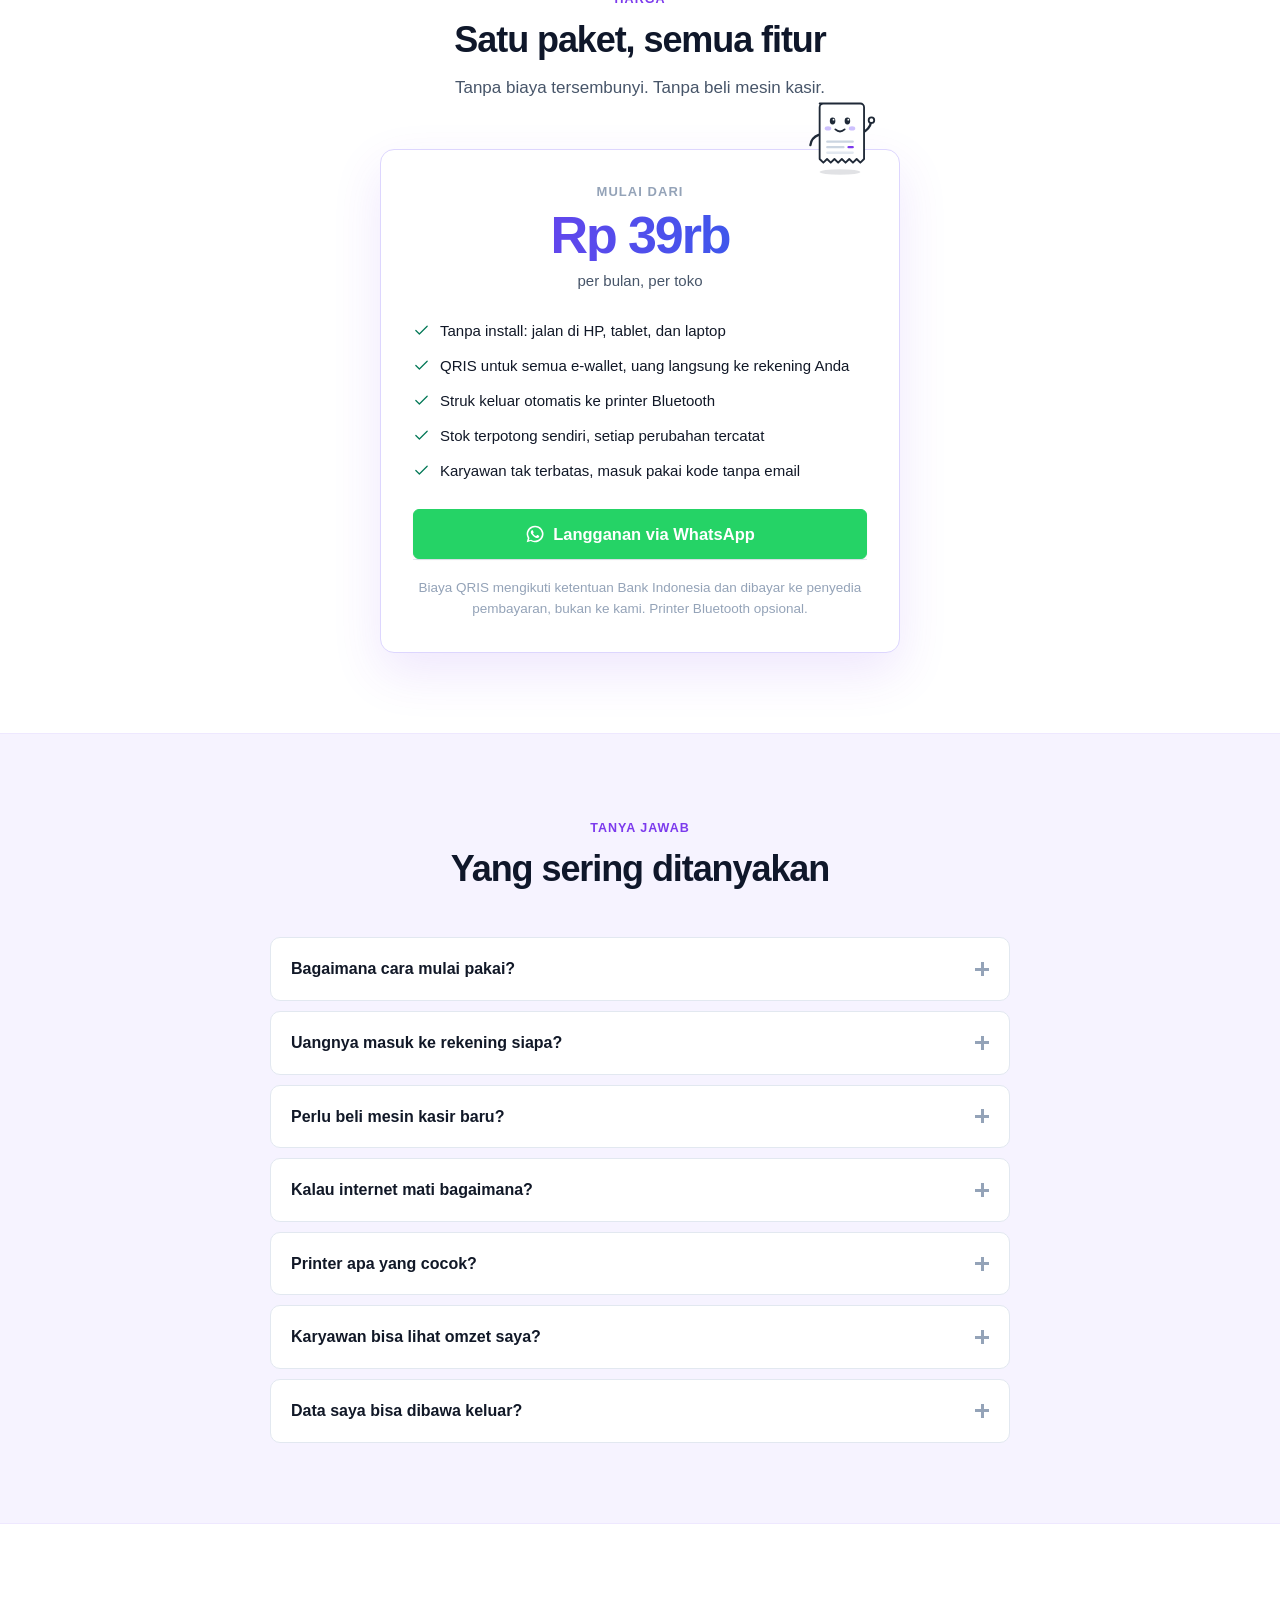
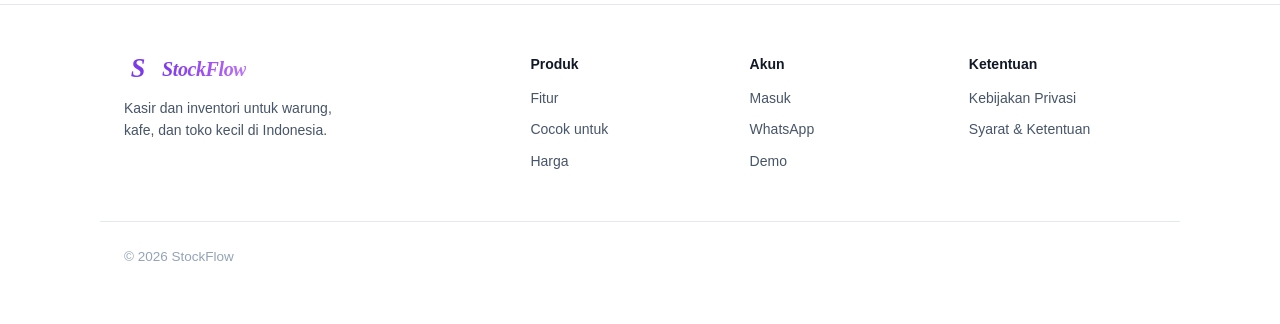
==== commit d353dde7: "Add files via upload" ====
--- a/index.html
+++ b/index.html
@@ -3,13 +3,19 @@
 <head>
 <meta charset="UTF-8">
 <meta name="viewport" content="width=device-width,initial-scale=1,viewport-fit=cover">
+<meta http-equiv="Content-Security-Policy" content="default-src 'self'; script-src 'self' 'unsafe-inline'; style-src 'self' 'unsafe-inline'; img-src 'self' data: blob: https://*.supabase.co https://*.midtrans.com; connect-src 'self' https://*.supabase.co wss://*.supabase.co; font-src 'self' data:; object-src 'none'; base-uri 'self'; form-action 'self'; manifest-src 'self'; worker-src 'self'">
+<meta name="referrer" content="strict-origin-when-cross-origin">
+<link rel="manifest" href="manifest.webmanifest">
+<link rel="icon" type="image/png" href="img/favicon-32.png">
+<link rel="apple-touch-icon" href="img/apple-touch-icon.png">
+<script src="js/boot.js?v=20261113c"></script>
 <meta name="theme-color" content="#1F2937">
 <title>StockFlow: Kasir &amp; Stok untuk Warung Indonesia</title>
 <meta name="description" content="Aplikasi kasir dan inventori untuk warung, kafe dan toko kecil, mulai Rp 39rb per bulan. Terima QRIS yang terkonfirmasi otomatis, cetak struk ke printer Bluetooth, stok terpotong sendiri. Dibuka dari HP, tanpa install.">
 <meta property="og:title" content="StockFlow: Kasir &amp; Stok untuk Warung Indonesia">
 <meta property="og:description" content="Catat penjualan, pantau stok, terima QRIS. Mulai Rp 39rb/bulan, dibuka dari HP.">
 <meta property="og:type" content="website">
-<link rel="stylesheet" href="css/landing.css?v=20261111a">
+<link rel="stylesheet" href="css/landing.css?v=20261113c">
 </head>
 <body>
 
@@ -21,8 +27,8 @@
     <a href="index.html" class="brand" aria-label="StockFlow"><span id="navLogo" class="brand-mark"></span><span class="brand-word">StockFlow</span></a>
     <div class="spacer"></div>
     <div class="nav-links">
-      <a href="#cara">Cara kerja</a>
       <a href="#fitur">Fitur</a>
+      <a href="#cocok">Cocok untuk</a>
       <a href="#harga">Harga</a>
       <a href="#tanya">Tanya jawab</a>
     </div>
@@ -32,84 +38,204 @@
 
 <main id="utama">
 
-<!-- ============ HERO ============ -->
-<header class="wrap hero">
-  <div class="hero-bg" aria-hidden="true"><span class="blob b1"></span><span class="blob b2"></span><span class="blob b3"></span></div>
-  <div class="mascot-stage" aria-hidden="true">
-    <div class="bubble" id="bubble">Struk siap!</div>
-    <div class="mascot" id="mascotHero"></div>
-    <span class="float f1">Rp</span>
-    <span class="float f2">QRIS</span>
-    <span class="float f3">+1</span>
-  </div>
-  <h1>Kasir dan stok warung Anda, <span class="hl">rapi</span> di satu tempat</h1>
-  <p>
-    Catat penjualan, pantau stok, dan terima pembayaran QRIS yang terkonfirmasi
-    sendiri. Dibuka dari HP yang sudah Anda punya, tanpa install apa pun.
-  </p>
+<!-- ============ HERO: teks kiri, produk kanan ============ -->
+<header class="hero2">
+  <div class="hero2-bg" aria-hidden="true"><span class="blob b1"></span><span class="blob b2"></span></div>
+  <div class="wrap hero2-grid">
+    <div class="hero2-copy">
+      <span class="eyebrow"><i class="dot"></i>Aplikasi kasir untuk warung, kafe &amp; toko</span>
+      <h1>Kasir dan stok warung Anda, <span class="hl">rapi</span> di satu tempat</h1>
+      <p class="lead">
+        Catat penjualan, terima QRIS, cetak struk, dan lihat untung setiap malam.
+        Langsung dari HP atau laptop yang sudah Anda punya.
+      </p>
+      <ul class="ticks">
+        <li>Tanpa install</li>
+        <li>QRIS semua e-wallet</li>
+        <li>Struk Bluetooth</li>
+        <li>Tetap jalan saat offline</li>
+      </ul>
+      <div class="hero2-acts">
+        <a href="https://wa.me/6285609339578?text=Halo%2C%20saya%20tertarik%20berlangganan%20StockFlow%20untuk%20toko%20saya." target="_blank" rel="noopener" class="btn btn-wa btn-lg">
+          <svg width="20" height="20" viewBox="0 0 24 24" aria-hidden="true"><path fill="currentColor" d="M12 2a10 10 0 0 0-8.66 15l-1.3 4.76 4.88-1.28A10 10 0 1 0 12 2zm0 18.2a8.2 8.2 0 0 1-4.18-1.14l-.3-.18-2.9.76.78-2.83-.2-.31A8.2 8.2 0 1 1 12 20.2zm4.5-6.14c-.25-.12-1.46-.72-1.69-.8-.23-.08-.39-.12-.56.12-.16.25-.64.8-.79.97-.14.16-.29.18-.54.06a6.7 6.7 0 0 1-3.32-2.9c-.25-.43.25-.4.71-1.33.08-.16.04-.3-.02-.43-.06-.12-.56-1.35-.77-1.85-.2-.48-.4-.42-.56-.42h-.48a.92.92 0 0 0-.66.31 2.78 2.78 0 0 0-.87 2.07 4.83 4.83 0 0 0 1 2.56 11 11 0 0 0 4.24 3.75c1.58.68 2.2.74 2.99.62.48-.07 1.46-.6 1.67-1.18.2-.58.2-1.07.14-1.18-.06-.1-.22-.16-.47-.28z"/></svg>
+          Tanya lewat WhatsApp
+        </a>
+        <a href="#harga" class="link-arrow">Lihat harga <span aria-hidden="true">&rarr;</span></a>
+      </div>
+    </div>
+
+    <!-- Produk: tablet berisi kasir yang bisa diketuk -->
+    <div class="hero2-visual" aria-label="Contoh tampilan kasir StockFlow">
+      <div class="peek" aria-hidden="true">
+        <div class="bubble" id="bubble">Struk siap!</div>
+        <div class="mascot" id="mascotHero"></div>
+      </div>
+
+      <div class="device">
+        <div class="device-screen">
+          <div class="demo-top">
+            <span class="demo-brand">S</span><b>Kasir</b>
+            <span class="demo-pill">Kedai Senja</span>
+          </div>
+          <div class="demo-shell">
+            <div class="demo-left" data-ui>
+              <div class="u-pgrid" id="dGrid"></div>
+            </div>
+            <div class="demo-right" data-ui>
+              <div class="u-head">Keranjang</div>
+              <div id="dCart" style="flex:1"></div>
+              <div class="u-total"><span>Total</span><span class="u-num" id="dTotal">Rp 0</span></div>
+              <div class="demo-foot"><button class="demo-pay" id="dPay" type="button">Bayar</button></div>
+            </div>
+          </div>
+        </div>
+      </div>
+
+      <div class="float-card fc-qris" aria-hidden="true">
+        <span class="fc-ico ok"><svg width="16" height="16" viewBox="0 0 24 24" fill="none" stroke="currentColor" stroke-width="3" stroke-linecap="round" stroke-linejoin="round" aria-hidden="true"><path d="m5 12 5 5 9-10"/></svg></span>
+        <div><b>QRIS lunas</b><small>GoPay · Rp 36.000</small></div>
+      </div>
+      <div class="float-card fc-stock" aria-hidden="true">
+        <span class="fc-ico">&#9650;</span>
+        <div><b>Untung hari ini</b><small>Rp 512.400 · naik 12%</small></div>
+      </div>
+    </div>
+  </div>
 </header>
 
-<!-- ============ PRATINJAU ============ -->
-<div class="wrap">
-  <div class="shot rise">
-    <div class="shot-bar">
-      <span class="shot-dot"></span><span class="shot-dot"></span><span class="shot-dot"></span>
-      <span class="shot-url">stockflow &rsaquo; Kasir</span>
-    </div>
-    <div class="demo-shell">
-      <div class="demo-left">
-        <div data-ui>
-          <div class="u-head">Pilih produk</div>
-          <div class="u-pgrid" id="dGrid"></div>
+<!-- ============ STRIP KEPERCAYAAN (fakta produk, bukan klaim) ============ -->
+<section class="strip">
+  <div class="wrap strip-grid">
+    <div><b>0</b><span>aplikasi yang perlu diinstal</span></div>
+    <div><b>1</b><span>QR untuk semua e-wallet &amp; m-banking</span></div>
+    <div><b>58mm</b><span>struk langsung dari printer Bluetooth</span></div>
+    <div><b>100%</b><span>uang QRIS masuk ke rekening Anda</span></div>
+  </div>
+</section>
+
+<!-- ============ FITUR UTAMA: baris berselang teks + tampilan ============ -->
+<section class="sec" id="fitur">
+  <div class="wrap">
+    <div class="sec-head left">
+      <span class="kicker">Fitur</span>
+      <h2>Semua yang dibutuhkan meja kasir</h2>
+      <p>Bukan daftar fitur panjang yang jarang dipakai. Ini yang benar-benar dipakai tiap hari.</p>
+    </div>
+
+    <div class="frow rise">
+      <div class="frow-copy">
+        <span class="kicker">Kasir</span>
+        <h3>Pesanan rumit tetap cepat</h3>
+        <p>Pilih menu, tambah topping, kasih diskon, lalu bayar. Pesanan meja bisa disimpan dulu dan dibayar belakangan.</p>
+        <ul class="ticks small">
+          <li>Add-on per produk (extra shot, keju, level pedas)</li>
+          <li>Diskon per barang, rupiah atau persen</li>
+          <li>Simpan pesanan / open bill per meja</li>
+        </ul>
+      </div>
+      <div class="frow-ui" data-ui>
+        <div class="mock">
+          <div class="mock-hd"><b>Keranjang</b><span class="mtag">Meja 3</span></div>
+          <div class="u-row"><div class="u-grow"><div class="u-name">Kopi Susu Gula Aren</div><div class="u-sub">+ Extra shot · + Oat milk</div></div><span class="u-num">Rp 29.000</span></div>
+          <div class="u-row"><div class="u-grow"><div class="u-name">Roti Bakar Coklat</div><div class="u-sub">Diskon 10% <span class="mdisc">−Rp 1.200</span></div></div><span class="u-num">Rp 10.800</span></div>
+          <div class="u-row"><div class="u-grow"><div class="u-name">Es Teh Manis × 2</div></div><span class="u-num">Rp 12.000</span></div>
+          <div class="u-total"><span>Total</span><span class="u-num">Rp 51.800</span></div>
         </div>
       </div>
-      <div class="demo-right">
-        <div data-ui style="flex:1;display:flex;flex-direction:column">
-          <div class="u-head">Keranjang</div>
-          <div id="dCart" style="flex:1"></div>
-          <div class="u-total"><span>Total</span><span class="u-num" id="dTotal">Rp 0</span></div>
+    </div>
+
+    <div class="frow rev rise">
+      <div class="frow-copy">
+        <span class="kicker">Pembayaran</span>
+        <h3>Bayar apa saja, struk keluar sendiri</h3>
+        <p>Tunai dengan kembalian otomatis, atau QRIS yang bisa dibayar pakai e-wallet dan m-banking apa pun. Begitu lunas, struk langsung tercetak lengkap dengan nomor antrian.</p>
+        <ul class="ticks small">
+          <li>QRIS terkonfirmasi otomatis, tanpa cek mutasi</li>
+          <li>Printer thermal 58mm lewat Bluetooth</li>
+          <li>Nomor antrian otomatis, mulai lagi tiap hari</li>
+        </ul>
+      </div>
+      <div class="frow-ui">
+        <div class="mock receipt-mock">
+          <div class="rm-c"><b>Kedai Senja</b><small>13 Nov 2026 · 19.42</small></div>
+          <div class="rm-q"><small>NO. ANTRIAN</small><b>017</b></div>
+          <div class="rm-r"><span>Kopi Susu (+Extra shot)</span><span>29.000</span></div>
+          <div class="rm-r"><span>Es Teh Manis ×2</span><span>12.000</span></div>
+          <div class="rm-r b"><span>TOTAL</span><span>Rp 41.000</span></div>
+          <div class="rm-r"><span>QRIS · GoPay</span><span>Lunas</span></div>
+          <div class="rm-c"><small>Terima kasih, sampai jumpa!</small></div>
         </div>
-        <div class="demo-foot">
-          <button class="btn btn-primary" style="width:100%" id="dPay">Bayar</button>
+      </div>
+    </div>
+
+    <div class="frow rise">
+      <div class="frow-copy">
+        <span class="kicker">Laporan</span>
+        <h3>Tahu untungnya setiap malam</h3>
+        <p>Laporan ditulis dalam bahasa sehari-hari: uang masuk, modal, pengeluaran, dan berapa yang benar-benar Anda dapat. Dibandingkan otomatis dengan kemarin.</p>
+        <ul class="ticks small">
+          <li>Untung bersih setelah modal &amp; biaya</li>
+          <li>Jam paling ramai dan produk paling laku</li>
+          <li>Porsi tunai vs QRIS, ekspor CSV</li>
+        </ul>
+      </div>
+      <div class="frow-ui">
+        <div class="mock report-mock">
+          <div class="rp-l">UANG MASUK HARI INI</div>
+          <div class="rp-big">Rp 1.284.000</div>
+          <span class="rp-up">&#9650; 12% vs kemarin</span>
+          <div class="rp-bars" aria-hidden="true">
+            <i style="height:22%"></i><i style="height:35%"></i><i style="height:58%"></i><i style="height:40%"></i>
+            <i style="height:30%"></i><i style="height:52%"></i><i style="height:88%" class="pk"></i><i style="height:64%"></i><i style="height:36%"></i>
+          </div>
+          <div class="rp-row"><span>Untung bersih</span><b>Rp 512.400</b></div>
         </div>
       </div>
     </div>
-  </div>
-</div>
-
-<!-- ============ CARA KERJA ============ -->
-<section class="sec tint" id="cara">
+
+    <div class="frow rev rise">
+      <div class="frow-copy">
+        <span class="kicker">Kontrol</span>
+        <h3>Laci kasir selalu cocok</h3>
+        <p>Kasir membuka dan menutup shift dengan menghitung uang di laci. Selisih langsung terlihat, dan setiap perubahan harga, void, atau refund tercatat di log yang tidak bisa dihapus.</p>
+        <ul class="ticks small">
+          <li>Buka / tutup kasir dengan hitungan selisih</li>
+          <li>Karyawan masuk pakai kode, tanpa email</li>
+          <li>Log aktivitas: siapa mengubah apa, kapan</li>
+        </ul>
+      </div>
+      <div class="frow-ui">
+        <div class="mock shift-mock">
+          <div class="mock-hd"><b>Tutup kasir</b><span class="mtag">Rina · shift sore</span></div>
+          <div class="sm-r"><span>Kas awal</span><span>Rp 200.000</span></div>
+          <div class="sm-r"><span>Penjualan tunai</span><span>+Rp 850.000</span></div>
+          <div class="sm-r b"><span>Seharusnya di laci</span><span>Rp 1.050.000</span></div>
+          <div class="sm-r"><span>Uang di laci</span><span>Rp 1.050.000</span></div>
+          <div class="sm-ok"><svg width="15" height="15" style="vertical-align:-2px;margin-right:4px" viewBox="0 0 24 24" fill="none" stroke="currentColor" stroke-width="3" stroke-linecap="round" stroke-linejoin="round" aria-hidden="true"><path d="m5 12 5 5 9-10"/></svg>Pas, tidak ada selisih</div>
+        </div>
+      </div>
+    </div>
+  </div>
+</section>
+
+<!-- ============ COCOK UNTUK ============ -->
+<section class="sec tint" id="cocok">
   <div class="wrap">
     <div class="sec-head">
-      <h2>Tiga langkah, selesai</h2>
-      <p>Alurnya sama seperti kasir biasa, hanya pencatatannya otomatis.</p>
-    </div>
-    <div class="steps">
-      <div class="step rise">
-        <h3>Pilih barang</h3>
-        <p>Ketuk produk di layar, atau scan barcode dengan alat scanner biasa.
-           Totalnya dihitung sendiri.</p>
-      </div>
-      <div class="step rise">
-        <h3>Pembeli bayar</h3>
-        <p>Tunai dengan kembalian otomatis, atau tunjukkan QRIS.
-           Pembayaran QRIS terkonfirmasi sendiri tanpa cek mutasi.</p>
-      </div>
-      <div class="step rise">
-        <h3>Selesai</h3>
-        <p>Stok langsung berkurang dan struk tercetak ke printer Bluetooth.
-           Laporannya tersusun sendiri.</p>
-      </div>
-    </div>
-  </div>
-</section>
-
-<!-- ============ FITUR ============ -->
-<section class="sec" id="fitur">
+      <span class="kicker">Cocok untuk</span>
+      <h2>Dibuat untuk usaha seperti punya Anda</h2>
+    </div>
+    <div class="seg-tabs" role="tablist" id="segTabs"></div>
+    <div class="seg-panel rise" id="segPanel"></div>
+  </div>
+</section>
+
+<!-- ============ FITUR LAIN ============ -->
+<section class="sec">
   <div class="wrap">
     <div class="sec-head">
-      <h2>Yang Anda dapat</h2>
-      <p>Dibuat dari kebutuhan warung, kafe, dan toko kecil.</p>
+      <span class="kicker">Dan juga</span>
+      <h2>Hal kecil yang bikin tenang</h2>
     </div>
     <div class="grid3" id="feats"></div>
   </div>
@@ -119,27 +245,20 @@
 <section class="sec tint">
   <div class="wrap">
     <div class="sec-head">
+      <span class="kicker">QRIS</span>
       <h2>Satu QR untuk semua dompet digital</h2>
-      <p>
-        QRIS adalah standar Bank Indonesia. Satu kode yang sama bisa dipindai dengan
-        aplikasi apa pun, dan nominalnya sudah terisi sehingga pembeli tidak bisa salah ketik.
-      </p>
+      <p>QRIS adalah standar Bank Indonesia. Satu kode bisa dipindai aplikasi apa pun, dan nominalnya sudah terisi sehingga pembeli tidak bisa salah ketik.</p>
     </div>
     <div class="wallets marquee"><div class="track">
       <span class="wallet">GoPay</span><span class="wallet">OVO</span>
       <span class="wallet">DANA</span><span class="wallet">ShopeePay</span>
       <span class="wallet">LinkAja</span><span class="wallet">BCA mobile</span>
       <span class="wallet">Livin&rsquo;</span><span class="wallet">BRImo</span>
-    
       <span class="wallet" aria-hidden="true">GoPay</span><span class="wallet" aria-hidden="true">OVO</span>
       <span class="wallet" aria-hidden="true">DANA</span><span class="wallet" aria-hidden="true">ShopeePay</span>
       <span class="wallet" aria-hidden="true">LinkAja</span><span class="wallet" aria-hidden="true">BCA mobile</span>
       <span class="wallet" aria-hidden="true">Livin&rsquo;</span><span class="wallet" aria-hidden="true">BRImo</span>
     </div></div>
-    <p style="text-align:center;margin-top:30px;font-size:15px;color:var(--text-mid);max-width:52ch;margin-inline:auto">
-      Dana masuk langsung ke rekening Anda. Setiap toko memakai akun pembayarannya
-      sendiri, jadi uang tidak pernah singgah di kami.
-    </p>
   </div>
 </section>
 
@@ -147,8 +266,9 @@
 <section class="sec" id="harga">
   <div class="wrap">
     <div class="sec-head">
-      <h2>Harga sederhana</h2>
-      <p>Satu paket, semua fitur. Tanpa biaya tersembunyi.</p>
+      <span class="kicker">Harga</span>
+      <h2>Satu paket, semua fitur</h2>
+      <p>Tanpa biaya tersembunyi. Tanpa beli mesin kasir.</p>
     </div>
 
     <div class="price rise">
@@ -175,52 +295,47 @@
 <!-- ============ TANYA JAWAB ============ -->
 <section class="sec tint" id="tanya">
   <div class="wrap">
-    <div class="sec-head"><h2>Tanya jawab</h2></div>
+    <div class="sec-head"><span class="kicker">Tanya jawab</span><h2>Yang sering ditanyakan</h2></div>
 
     <div class="faq">
       <details name="faq">
+        <summary><span class="q">Bagaimana cara mulai pakai?</span><span class="pm"></span></summary>
+        <div class="a">Chat kami lewat WhatsApp. Setelah berlangganan, Anda menerima kode aktivasi
+          dan link pendaftaran yang kodenya sudah terisi. Daftar, isi produk, dan toko siap jualan.</div>
+      </details>
+      <details name="faq">
         <summary><span class="q">Uangnya masuk ke rekening siapa?</span><span class="pm"></span></summary>
-        <div class="a">Ke rekening Anda sendiri. Setiap toko memasang akun pembayarannya
+        <div class="a">Ke rekening Anda sendiri. Setiap toko memakai akun pembayarannya
           masing-masing, jadi dana tidak pernah singgah di kami.</div>
       </details>
-
       <details name="faq">
         <summary><span class="q">Perlu beli mesin kasir baru?</span><span class="pm"></span></summary>
-        <div class="a">Tidak. StockFlow berjalan di browser, jadi HP yang sekarang Anda pakai
-          sudah cukup. Tidak ada aplikasi yang perlu dipasang.</div>
-      </details>
-
+        <div class="a">Tidak. StockFlow berjalan di browser, jadi HP, tablet, atau laptop yang sekarang
+          Anda pakai sudah cukup. Bisa juga dipasang di layar utama HP seperti aplikasi.</div>
+      </details>
+      <details name="faq">
+        <summary><span class="q">Kalau internet mati bagaimana?</span><span class="pm"></span></summary>
+        <div class="a">Transaksi tunai tetap bisa jalan. Datanya disimpan di HP lalu terkirim
+          otomatis begitu internet kembali, tanpa tercatat dobel.</div>
+      </details>
       <details name="faq">
         <summary><span class="q">Printer apa yang cocok?</span><span class="pm"></span></summary>
         <div class="a">Printer thermal 58mm dengan Bluetooth 4.0 (BLE) dan perintah ESC/POS.
-          Cek kemasannya: kalau tertulis Bluetooth 2.0/4.0, hampir pasti bisa.
-          Fitur ini belum tersedia di iPhone.</div>
-      </details>
-
+          Kalau di kemasannya tertulis Bluetooth 2.0/4.0, hampir pasti bisa. Belum tersedia di iPhone.</div>
+      </details>
       <details name="faq">
         <summary><span class="q">Karyawan bisa lihat omzet saya?</span><span class="pm"></span></summary>
-        <div class="a">Tidak. Karyawan hanya bisa membuka kasir, riwayat, dan catat barang rusak
-          (wajib foto bukti). Produk, stok, dan laporan hanya untuk owner, dan penguncian
-          itu ada di database, bukan sekadar disembunyikan.</div>
-      </details>
-
-      <details name="faq">
-        <summary><span class="q">Kalau internet mati bagaimana?</span><span class="pm"></span></summary>
-        <div class="a">Transaksi butuh internet karena datanya tersimpan di server supaya aman
-          dan bisa dibuka dari perangkat lain. Siapkan tethering HP sebagai cadangan.</div>
-      </details>
-
+        <div class="a">Tidak. Karyawan hanya membuka kasir, riwayat, dan catat barang rusak (wajib foto).
+          Produk, stok, dan laporan khusus owner, dan penguncian itu ada di database.</div>
+      </details>
       <details name="faq">
         <summary><span class="q">Data saya bisa dibawa keluar?</span><span class="pm"></span></summary>
-        <div class="a">Bisa, kapan saja. Unduh seluruh data dalam satu berkas, atau transaksi
-          saja sebagai CSV. Kalau ingin berhenti, akun beserta isinya bisa dihapus
-          permanen sendiri.</div>
-      </details>
-    </div>
-  </div>
-</section>
-
-
+        <div class="a">Bisa, kapan saja. Unduh seluruh data dalam satu berkas atau transaksi sebagai CSV.
+          Akun beserta isinya juga bisa dihapus permanen sendiri.</div>
+      </details>
+    </div>
+  </div>
+</section>
 
 </main>
 
@@ -232,13 +347,13 @@
 <footer class="foot">
   <div class="foot-in">
     <div class="foot-about">
-      <a href="index.html" class="brand"><span id="footLogo"></span><span>StockFlow</span></a>
-      <p>Kasir dan inventori untuk warung, kafe dan toko kecil di Indonesia.</p>
+      <a href="index.html" class="brand"><span id="footLogo"></span><span class="brand-word sm">StockFlow</span></a>
+      <p>Kasir dan inventori untuk warung, kafe, dan toko kecil di Indonesia.</p>
     </div>
     <div class="foot-col">
       <b>Produk</b>
-      <a href="#cara">Cara kerja</a>
       <a href="#fitur">Fitur</a>
+      <a href="#cocok">Cocok untuk</a>
       <a href="#harga">Harga</a>
     </div>
     <div class="foot-col">
@@ -256,7 +371,7 @@
   <div class="foot-last">&copy; <span id="yr"></span> StockFlow</div>
 </footer>
 
-<script src="js/icons.js?v=20261111a"></script>
+<script src="js/icons.js?v=20261113c"></script>
 <script>
 document.getElementById('navLogo').innerHTML  = Icons.logo(40);
 
@@ -321,7 +436,7 @@
 
 /* Maskot melirik ke arah kursor */
 (function () {
-  var stage = document.querySelector('.mascot-stage');
+  var stage = document.querySelector('.peek');
   if (!stage || window.matchMedia('(prefers-reduced-motion: reduce)').matches) return;
   window.addEventListener('pointermove', function (e) {
     var eyes = stage.querySelector('.st-eyes');
@@ -333,29 +448,53 @@
   }, { passive: true });
 })();
 
-document.getElementById('footLogo').innerHTML = Icons.logo(26);
+document.getElementById('footLogo').innerHTML = Icons.logo(28);
 document.getElementById('yr').textContent = new Date().getFullYear();
 
 var rp = function (n) { return 'Rp ' + Math.round(n).toLocaleString('id-ID'); };
 
 /* ---------- Kartu fitur ---------- */
 document.getElementById('feats').innerHTML = [
-  ['pos', 'Kasir yang cepat',
-   'Grid produk dengan foto, pencarian, dan dukungan scanner barcode. Kembalian dihitung otomatis.'],
-  ['box', 'Stok selalu akurat',
-   'Setiap penjualan langsung memotong stok. Catat barang masuk, keluar, dan hasil stock opname di satu tempat.'],
-  ['chart', 'Tahu untung ruginya',
-   'Omzet, laba kotor, dan laba bersih setelah biaya. Lengkap dengan produk terlaris dan peringatan stok menipis.'],
-  ['printer', 'Struk langsung cetak',
-   'Terhubung ke printer thermal Bluetooth. Bisa diatur agar struk keluar sendiri setiap transaksi selesai.'],
-  ['users', 'Karyawan tanpa email',
-   'Owner cukup buat username, sistem memberi kode unik. Karyawan masuk dengan kode itu dan tidak bisa keluar tanpa izin owner.'],
-  ['shield', 'Data toko terkunci',
-   'Pembatasan ada di database, bukan sekadar disembunyikan. Data toko lain tidak bisa terbaca.'],
+  ['box', 'Stok terpotong sendiri', 'Setiap penjualan mengurangi stok. Barang masuk, stock opname, dan barang rusak (dengan foto bukti) tercatat rapi.'],
+  ['users', 'Karyawan tanpa email', 'Owner cukup buat username, sistem memberi kode. Karyawan tidak bisa keluar tanpa izin owner.'],
+  ['shield', 'Aman sampai ke database', 'Harga dihitung ulang di server, data tiap toko terkunci, dan admin wajib verifikasi 2 langkah.'],
+  ['refresh', 'Tetap jalan saat offline', 'Internet putus? Transaksi tunai disimpan di HP dan terkirim otomatis saat sinyal kembali.'],
+  ['receipt', 'Refund sebagian', 'Pembeli mengembalikan satu dari tiga barang? Refund barang itu saja, stok kembali sendiri.'],
+  ['download', 'Data milik Anda', 'Unduh semua data atau transaksi sebagai CSV kapan saja. Berhenti langganan pun data tetap bisa dibawa.'],
 ].map(function (f) {
   return '<div class="card rise"><div class="card-ico">' + Icons.svg(f[0], 19) + '</div>' +
     '<h3>' + f[1] + '</h3><p>' + f[2] + '</p></div>';
 }).join('');
+
+/* ---------- Cocok untuk (tab) ---------- */
+(function () {
+  var SEG = [
+    { id: 'kopi', label: 'Kedai kopi', h: 'Pesanan custom tanpa salah catat',
+      t: 'Gula, susu, extra shot, semua jadi add-on yang tinggal dicentang. Pesanan meja disimpan dulu, dibayar saat selesai.',
+      b: ['Add-on & diskon per menu', 'Simpan pesanan per meja', 'Nomor antrian di struk'] },
+    { id: 'makan', label: 'Warung makan', h: 'Ramai jam makan siang? Tetap rapi',
+      t: 'Ketuk menu, terima tunai atau QRIS, struk keluar sendiri. Di akhir hari langsung tahu menu apa yang paling laku.',
+      b: ['Kembalian dihitung otomatis', 'Jam paling ramai di laporan', 'Tutup kasir dengan selisih kas'] },
+    { id: 'toko', label: 'Toko kelontong', h: 'Stok ratusan barang tetap terpantau',
+      t: 'Setiap penjualan memotong stok. Barang yang hampir habis muncul di laporan, perubahan harga tercatat lengkap.',
+      b: ['Peringatan stok menipis', 'Barang masuk & stock opname', 'Log perubahan harga'] },
+    { id: 'jasa', label: 'Laundry & jasa', h: 'Catat layanan, bukan cuma barang',
+      t: 'Layanan jadi produk dengan harga dan add-on (express, setrika saja). Pembayaran QRIS masuk langsung ke rekening.',
+      b: ['Add-on untuk opsi layanan', 'QRIS terkonfirmasi otomatis', 'Riwayat per pelanggan'] },
+  ];
+  var tabs = document.getElementById('segTabs'), panel = document.getElementById('segPanel');
+  function show(id) {
+    var s = SEG.find(function (x) { return x.id === id; }) || SEG[0];
+    tabs.querySelectorAll('button').forEach(function (b) { b.classList.toggle('on', b.dataset.id === s.id); b.setAttribute('aria-selected', b.dataset.id === s.id); });
+    panel.innerHTML = '<div><h3>' + s.h + '</h3><p>' + s.t + '</p></div>' +
+      '<ul class="ticks">' + s.b.map(function (x) { return '<li>' + x + '</li>'; }).join('') + '</ul>';
+  }
+  tabs.innerHTML = SEG.map(function (s) {
+    return '<button type="button" role="tab" data-id="' + s.id + '">' + s.label + '</button>';
+  }).join('');
+  tabs.addEventListener('click', function (e) { var b = e.target.closest('button'); if (b) show(b.dataset.id); });
+  show('kopi');
+})();
 
 /* ---------- Daftar yang termasuk ---------- */
 document.getElementById('priceList').innerHTML = [
@@ -373,12 +512,12 @@
    ============================================================ */
 (function demo() {
   var MENU = [
-    { n: 'Kopi Susu Gula Aren', p: 18000, s: 40 },
-    { n: 'Es Teh Manis',        p: 6000,  s: 80 },
-    { n: 'Americano',           p: 15000, s: 35 },
-    { n: 'Nasi Goreng Spesial', p: 25000, s: 25 },
-    { n: 'Ayam Geprek',         p: 22000, s: 18 },
-    { n: 'Kentang Goreng',      p: 15000, s: 22 },
+    { n: 'Kopi Susu', p: 18000, s: 40, c: '#F5E6D3' },
+    { n: 'Es Teh',    p: 6000,  s: 80, c: '#FDF2C4' },
+    { n: 'Americano', p: 15000, s: 35, c: '#E8DCCF' },
+    { n: 'Nasi Goreng', p: 25000, s: 25, c: '#FCE1C7' },
+    { n: 'Ayam Geprek', p: 22000, s: 18, c: '#FAD4CC' },
+    { n: 'Roti Bakar',  p: 12000, s: 22, c: '#F3E3C3' },
   ];
   var cart = {};
 
@@ -388,10 +527,9 @@
   var elPay   = document.getElementById('dPay');
 
   elGrid.innerHTML = MENU.map(function (m, i) {
-    return '<button class="u-pcard" type="button" data-i="' + i + '" ' +
-      'style="text-align:left;cursor:pointer" aria-label="Tambah ' + m.n + '">' +
+    return '<button class="u-pcard" type="button" data-i="' + i + '" aria-label="Tambah ' + m.n + '">' +
+      '<span class="u-img" style="background:' + m.c + '"></span>' +
       '<div class="u-name">' + m.n + '</div>' +
-      '<div class="u-sub">Stok ' + m.s + '</div>' +
       '<div class="u-num">' + rp(m.p) + '</div></button>';
   }).join('');
 
@@ -405,7 +543,7 @@
             '<span class="u-sub">&times;' + cart[i] + '</span>' +
             '<span class="u-num">' + rp(MENU[i].p * cart[i]) + '</span></div>';
         }).join('')
-      : '<div class="u-row"><span class="u-grow u-sub">Ketuk produk di sebelah untuk menambahkan.</span></div>';
+      : '<div class="u-row"><span class="u-grow u-sub">Coba ketuk menu di kiri.</span></div>';
 
     elTotal.textContent = rp(total);
     elPay.disabled = !keys.length;
@@ -422,7 +560,9 @@
   elPay.addEventListener('click', function () {
     cart = {};
     render();
-    elPay.textContent = 'Lunas, stok terpotong';
+    elPay.textContent = 'Lunas ✓';
+    var q = document.querySelector('.fc-qris');
+    if (q) { q.classList.remove('pop'); void q.offsetWidth; q.classList.add('pop'); }
     setTimeout(function () { elPay.textContent = 'Bayar'; }, 1800);
   });
 
--- a/css/landing.css
+++ b/css/landing.css
@@ -545,3 +545,221 @@
 }
 html, body { overflow-x: clip; }
 .hero-bg { inset: -40px 0 0; }
+
+/* ============================================================
+   v6 — tata letak hasil riset situs kasir (Moka, Majoo, Pawoon,
+   Qasir, Loyverse, Square): hero dua kolom dengan produk di kanan,
+   strip fakta, baris fitur berselang dengan tampilan nyata,
+   tab "cocok untuk", lalu harga & tanya jawab.
+   ============================================================ */
+:root {
+  --brand-2: #6366F1;
+  --lav: #F6F3FF;
+  --lav-2: #EEE8FF;
+}
+body { color: var(--text); }
+h1, h2, h3 { color: #0F172A; }
+
+/* ---------- Label kecil di atas judul ---------- */
+.kicker {
+  display: inline-block; font-size: 12.5px; font-weight: 700; letter-spacing: .08em;
+  text-transform: uppercase; color: var(--brand); margin-bottom: 10px;
+}
+.sec-head.left { text-align: left; margin-left: 0; }
+.sec-head h2 { letter-spacing: -.03em; }
+.sec.tint { background: var(--lav); border-color: var(--lav-2); }
+
+/* ---------- Centang ---------- */
+.ticks { list-style: none; display: flex; flex-wrap: wrap; gap: 8px 18px; }
+.ticks li { position: relative; padding-left: 24px; font-size: 14.5px; color: var(--text-mid); font-weight: 550; }
+.ticks li::before {
+  content: ''; position: absolute; left: 0; top: 3px; width: 16px; height: 16px; border-radius: 50%;
+  background: var(--brand) url("data:image/svg+xml;charset=utf-8,%3Csvg xmlns='http://www.w3.org/2000/svg' viewBox='0 0 24 24' fill='none' stroke='white' stroke-width='3.2' stroke-linecap='round' stroke-linejoin='round'%3E%3Cpath d='m6 12 4 4 8-8'/%3E%3C/svg%3E") center/11px no-repeat;
+}
+.ticks.small { flex-direction: column; gap: 9px; margin-top: 18px; }
+.ticks.small li { font-size: 14.5px; }
+
+/* ---------- HERO ---------- */
+.hero2 { position: relative; isolation: isolate; padding: 64px 0 72px; overflow: hidden; }
+.hero2-bg { position: absolute; inset: 0; z-index: -1; pointer-events: none;
+  background: radial-gradient(1200px 500px at 85% 10%, var(--lav-2), transparent 60%),
+              linear-gradient(180deg, #FBFAFF 0%, #FFFFFF 100%); }
+.hero2-bg .blob { position: absolute; border-radius: 50%; filter: blur(70px); opacity: .5; animation: drift 16s ease-in-out infinite; }
+.hero2-bg .b1 { width: 420px; height: 420px; right: 4%; top: 10%; background: #DDD6FE; }
+.hero2-bg .b2 { width: 300px; height: 300px; right: 30%; bottom: -60px; background: #C7D2FE; animation-delay: -6s; }
+
+.hero2-grid { display: grid; grid-template-columns: 1fr 1.08fr; gap: 56px; align-items: center; }
+.eyebrow {
+  display: inline-flex; align-items: center; gap: 8px;
+  font-size: 13px; font-weight: 650; color: var(--brand);
+  background: #fff; border: 1px solid var(--lav-2); border-radius: 99px; padding: 6px 13px;
+  box-shadow: 0 2px 8px rgba(124,58,237,.08); margin-bottom: 20px;
+}
+.eyebrow .dot { width: 7px; height: 7px; border-radius: 50%; background: #22C55E; box-shadow: 0 0 0 3px rgba(34,197,94,.18); }
+.hero2 h1 {
+  font-size: clamp(34px, 4.6vw, 56px); line-height: 1.06; letter-spacing: -.035em;
+  margin-bottom: 18px; text-wrap: balance;
+}
+.hero2 .hl {
+  background: linear-gradient(90deg, #7C3AED, #4F46E5);
+  -webkit-background-clip: text; background-clip: text; color: transparent;
+}
+.hero2 .lead { font-size: clamp(16.5px, 1.6vw, 19px); color: var(--text-mid); max-width: 48ch; margin-bottom: 22px; line-height: 1.6; }
+.hero2 .ticks { margin-bottom: 30px; }
+.hero2-acts { display: flex; align-items: center; gap: 22px; flex-wrap: wrap; }
+.link-arrow { font-weight: 650; color: var(--text); text-decoration: none; font-size: 15.5px; }
+.link-arrow span { display: inline-block; transition: transform .15s; }
+.link-arrow:hover span { transform: translateX(4px); }
+
+/* Visual produk */
+.hero2-visual { position: relative; padding: 34px 10px 30px 26px; }
+.device {
+  position: relative; border-radius: 26px; padding: 12px;
+  background: linear-gradient(145deg, #1F2937, #0B1220);
+  box-shadow: 0 40px 80px -20px rgba(49,46,129,.45), 0 0 0 1px rgba(255,255,255,.06) inset;
+  transform: perspective(1600px) rotateY(-6deg) rotateX(2deg);
+  transition: transform .5s cubic-bezier(.2,.8,.2,1);
+}
+.hero2-visual:hover .device { transform: perspective(1600px) rotateY(-2deg) rotateX(1deg); }
+.device-screen { background: #F8FAFC; border-radius: 16px; overflow: hidden; }
+.demo-top { display: flex; align-items: center; gap: 9px; padding: 10px 14px; background: #fff; border-bottom: 1px solid var(--border); font-size: 13px; }
+.demo-brand { width: 22px; height: 22px; border-radius: 6px; display: grid; place-items: center; background: var(--brand); color: #fff;
+  font: italic 700 14px Georgia, serif; }
+.demo-pill { margin-left: auto; font-size: 11.5px; font-weight: 650; background: var(--lav); color: var(--brand); padding: 3px 9px; border-radius: 99px; }
+.demo-shell { display: grid; grid-template-columns: 1fr 210px; min-height: 300px; }
+.demo-left { border-right: 1px solid var(--border); background: #F8FAFC; }
+.demo-right { background: #fff; display: flex; flex-direction: column; }
+[data-ui] .u-pgrid { grid-template-columns: repeat(3, 1fr); gap: 8px; padding: 10px; }
+[data-ui] .u-pcard {
+  background: #fff; border: 1px solid var(--border); border-radius: 10px; padding: 7px; text-align: left; cursor: pointer;
+  transition: transform .12s, box-shadow .12s, border-color .12s;
+}
+[data-ui] .u-pcard:hover { transform: translateY(-2px); box-shadow: 0 6px 14px rgba(15,23,42,.08); border-color: #DDD6FE; }
+[data-ui] .u-pcard:active { transform: scale(.97); }
+[data-ui] .u-img { display: block; height: 44px; border-radius: 7px; margin-bottom: 6px; }
+[data-ui] .u-pcard .u-name { font-size: 12px; font-weight: 600; }
+[data-ui] .u-pcard .u-num { font-size: 12.5px; margin-top: 1px; }
+.demo-right [data-ui], .demo-right.u-wrap { font-size: 12.5px; }
+.demo-right .u-row { padding: 7px 11px; font-size: 12.5px; }
+.demo-right .u-total { font-size: 15px; padding: 10px 11px; }
+.demo-foot { padding: 0 11px 11px; }
+.demo-pay { width: 100%; border: 0; border-radius: 9px; padding: 10px; font: inherit; font-weight: 700; font-size: 14px;
+  color: #fff; background: linear-gradient(90deg, #7C3AED, #4F46E5); cursor: pointer; box-shadow: 0 6px 14px rgba(124,58,237,.3); }
+.demo-pay:disabled { opacity: .45; cursor: default; box-shadow: none; }
+
+.float-card {
+  position: absolute; display: flex; align-items: center; gap: 10px; z-index: 3;
+  background: #fff; border-radius: 14px; padding: 10px 14px 10px 10px;
+  box-shadow: 0 18px 40px -10px rgba(15,23,42,.25), 0 0 0 1px rgba(15,23,42,.04);
+  font-size: 13px; animation: st-float 5s ease-in-out infinite;
+}
+.float-card b { display: block; font-size: 13.5px; }
+.float-card small { color: var(--text-mid); font-size: 12px; }
+.fc-ico { width: 32px; height: 32px; border-radius: 10px; display: grid; place-items: center; font-weight: 800; background: var(--lav); color: var(--brand); font-size: 13px; }
+.fc-ico.ok { background: #DCFCE7; color: #15803D; }
+.fc-qris  { right: -6px; top: 6px; }
+.fc-stock { left: -8px; bottom: 0; animation-delay: -2.5s; }
+.float-card.pop { animation: fc-pop .6s cubic-bezier(.2,1.6,.4,1), st-float 5s ease-in-out .6s infinite; }
+@keyframes fc-pop { 0% { transform: scale(.7); } 100% { transform: scale(1); } }
+
+/* Maskot mengintip dari atas tablet */
+.peek { position: absolute; left: 34px; top: -40px; width: 92px; height: 104px; z-index: 2; }
+.peek .mascot { width: 92px; height: 104px; margin: 0; }
+.peek .bubble { left: 86px; top: -2px; }
+
+/* ---------- STRIP FAKTA ---------- */
+.strip { border-block: 1px solid var(--border); background: #fff; }
+.strip-grid { display: grid; grid-template-columns: repeat(4, 1fr); }
+.strip-grid > div { padding: 26px 18px; border-left: 1px solid var(--border); }
+.strip-grid > div:first-child { border-left: 0; }
+.strip-grid b { display: block; font-size: 30px; font-weight: 800; letter-spacing: -.03em;
+  background: linear-gradient(90deg, #7C3AED, #4F46E5); -webkit-background-clip: text; background-clip: text; color: transparent; }
+.strip-grid span { font-size: 14px; color: var(--text-mid); }
+
+/* ---------- BARIS FITUR ---------- */
+.frow { display: grid; grid-template-columns: 1fr 1fr; gap: 64px; align-items: center; padding: 44px 0; }
+.frow + .frow { border-top: 1px dashed var(--border); }
+.frow.rev .frow-copy { order: 2; }
+.frow-copy h3 { font-size: clamp(24px, 2.6vw, 32px); letter-spacing: -.03em; margin-bottom: 12px; line-height: 1.15; }
+.frow-copy p { font-size: 16.5px; color: var(--text-mid); line-height: 1.65; max-width: 46ch; }
+.frow-ui { position: relative; padding: 28px; border-radius: 22px;
+  background: radial-gradient(120% 120% at 100% 0%, var(--lav-2), var(--lav) 60%); }
+.mock { background: #fff; border-radius: 16px; overflow: hidden; box-shadow: 0 24px 50px -18px rgba(49,46,129,.28), 0 0 0 1px rgba(15,23,42,.05);
+  font-size: 14px; max-width: 420px; margin: 0 auto; }
+.mock-hd { display: flex; align-items: center; padding: 13px 16px; border-bottom: 1px solid var(--border); }
+.mock-hd b { flex: 1; }
+.mtag { font-size: 12px; font-weight: 650; padding: 3px 10px; border-radius: 99px; background: var(--lav); color: var(--brand); }
+.mock .u-row { padding: 11px 16px; }
+.mock .u-name { font-weight: 600; }
+.mdisc { color: #B91C1C; font-weight: 600; margin-left: 4px; }
+
+.receipt-mock { max-width: 300px; padding: 20px 20px 16px; font-family: ui-monospace, 'SFMono-Regular', Menlo, monospace; font-size: 13px;
+  -webkit-mask: radial-gradient(circle 7px at 50% 100%, transparent 98%, #000) bottom/18px 100% repeat-x; mask: radial-gradient(circle 7px at 50% 100%, transparent 98%, #000) bottom/18px 100% repeat-x; padding-bottom: 26px; }
+.rm-c { text-align: center; padding: 4px 0 10px; border-bottom: 1px dashed #CBD5E1; }
+.rm-c b { display: block; font-size: 15px; } .rm-c small { color: var(--text-mid); }
+.rm-c:last-child { border: 0; padding-top: 10px; }
+.rm-q { text-align: center; padding: 10px 0; border-bottom: 1px dashed #CBD5E1; }
+.rm-q small { display: block; letter-spacing: .14em; font-size: 10.5px; color: var(--text-mid); }
+.rm-q b { font-size: 34px; line-height: 1.1; }
+.rm-r { display: flex; justify-content: space-between; gap: 10px; padding: 5px 0; }
+.rm-r.b { font-weight: 800; font-size: 15px; border-top: 1px dashed #CBD5E1; margin-top: 4px; padding-top: 9px; }
+
+.report-mock { padding: 22px; color: #fff; background: linear-gradient(135deg, #1F2937 0%, #312E81 60%, #6D28D9 100%); }
+.rp-l { font-size: 11.5px; font-weight: 700; letter-spacing: .06em; opacity: .7; }
+.rp-big { font-size: 34px; font-weight: 800; letter-spacing: -.03em; margin: 2px 0 8px; }
+.rp-up { display: inline-block; font-size: 12px; font-weight: 700; color: #86EFAC; background: rgba(255,255,255,.12); padding: 3px 9px; border-radius: 99px; }
+.rp-bars { display: flex; align-items: flex-end; gap: 6px; height: 90px; margin: 18px 0 14px; }
+.rp-bars i { flex: 1; border-radius: 5px 5px 2px 2px; background: rgba(255,255,255,.28); }
+.rp-bars i.pk { background: linear-gradient(180deg, #C4B5FD, #A78BFA); }
+.rp-row { display: flex; justify-content: space-between; padding-top: 12px; border-top: 1px solid rgba(255,255,255,.15); font-size: 14px; }
+.rp-row b { color: #86EFAC; }
+
+.shift-mock .sm-r { display: flex; justify-content: space-between; padding: 10px 16px; border-bottom: 1px solid var(--border); }
+.shift-mock .sm-r.b { font-weight: 800; background: var(--surface); }
+.sm-ok { padding: 12px 16px; font-weight: 700; color: #15803D; background: #F0FDF4; }
+
+/* ---------- COCOK UNTUK ---------- */
+.seg-tabs { display: flex; justify-content: center; flex-wrap: wrap; gap: 8px; margin-bottom: 22px; }
+.seg-tabs button { font-size: 14.5px; font-weight: 650; padding: 10px 18px; border-radius: 99px; background: #fff;
+  border: 1px solid var(--lav-2); color: var(--text-mid); transition: all .15s; }
+.seg-tabs button:hover { color: var(--text); border-color: #C4B5FD; }
+.seg-tabs button.on { background: var(--ink); border-color: var(--ink); color: #fff; }
+.seg-panel { max-width: 860px; margin: 0 auto; background: #fff; border-radius: 20px; padding: 30px 32px;
+  display: grid; grid-template-columns: 1.3fr 1fr; gap: 30px; align-items: center;
+  box-shadow: 0 20px 50px -24px rgba(49,46,129,.25); border: 1px solid var(--lav-2); }
+.seg-panel h3 { font-size: 22px; letter-spacing: -.02em; margin-bottom: 8px; }
+.seg-panel p { color: var(--text-mid); font-size: 15.5px; line-height: 1.65; }
+.seg-panel .ticks { flex-direction: column; }
+
+/* ---------- Merek di kaki ---------- */
+.brand-word.sm { font-size: 20px !important; }
+
+/* ---------- Responsif ---------- */
+@media (max-width: 980px) {
+  .hero2-grid { grid-template-columns: 1fr; gap: 40px; }
+  .hero2 { padding-top: 44px; }
+  .device { transform: none; }
+  .frow, .frow.rev { grid-template-columns: 1fr; gap: 28px; }
+  .frow.rev .frow-copy { order: 0; }
+  .seg-panel { grid-template-columns: 1fr; }
+}
+@media (max-width: 760px) {
+  .strip-grid { grid-template-columns: 1fr 1fr; }
+  .strip-grid > div:nth-child(3) { border-left: 0; }
+  .strip-grid > div:nth-child(n+3) { border-top: 1px solid var(--border); }
+}
+@media (max-width: 560px) {
+  .demo-shell { grid-template-columns: 1fr; }
+  .demo-left { border-right: 0; border-bottom: 1px solid var(--border); }
+  .hero2-visual { padding: 30px 0 34px; }
+  .peek { left: 14px; transform: scale(.85); transform-origin: left bottom; }
+  .fc-qris { right: 0; top: -4px; } .fc-stock { left: 0; bottom: -6px; }
+  .float-card { padding: 8px 12px 8px 8px; }
+  .seg-panel { padding: 22px; }
+  .hero2-acts .btn { width: 100%; }
+  .frow-ui { padding: 16px; }
+}
+@media (prefers-reduced-motion: reduce) {
+  .float-card, .hero2-bg .blob { animation: none !important; }
+  .device { transition: none; }
+}
